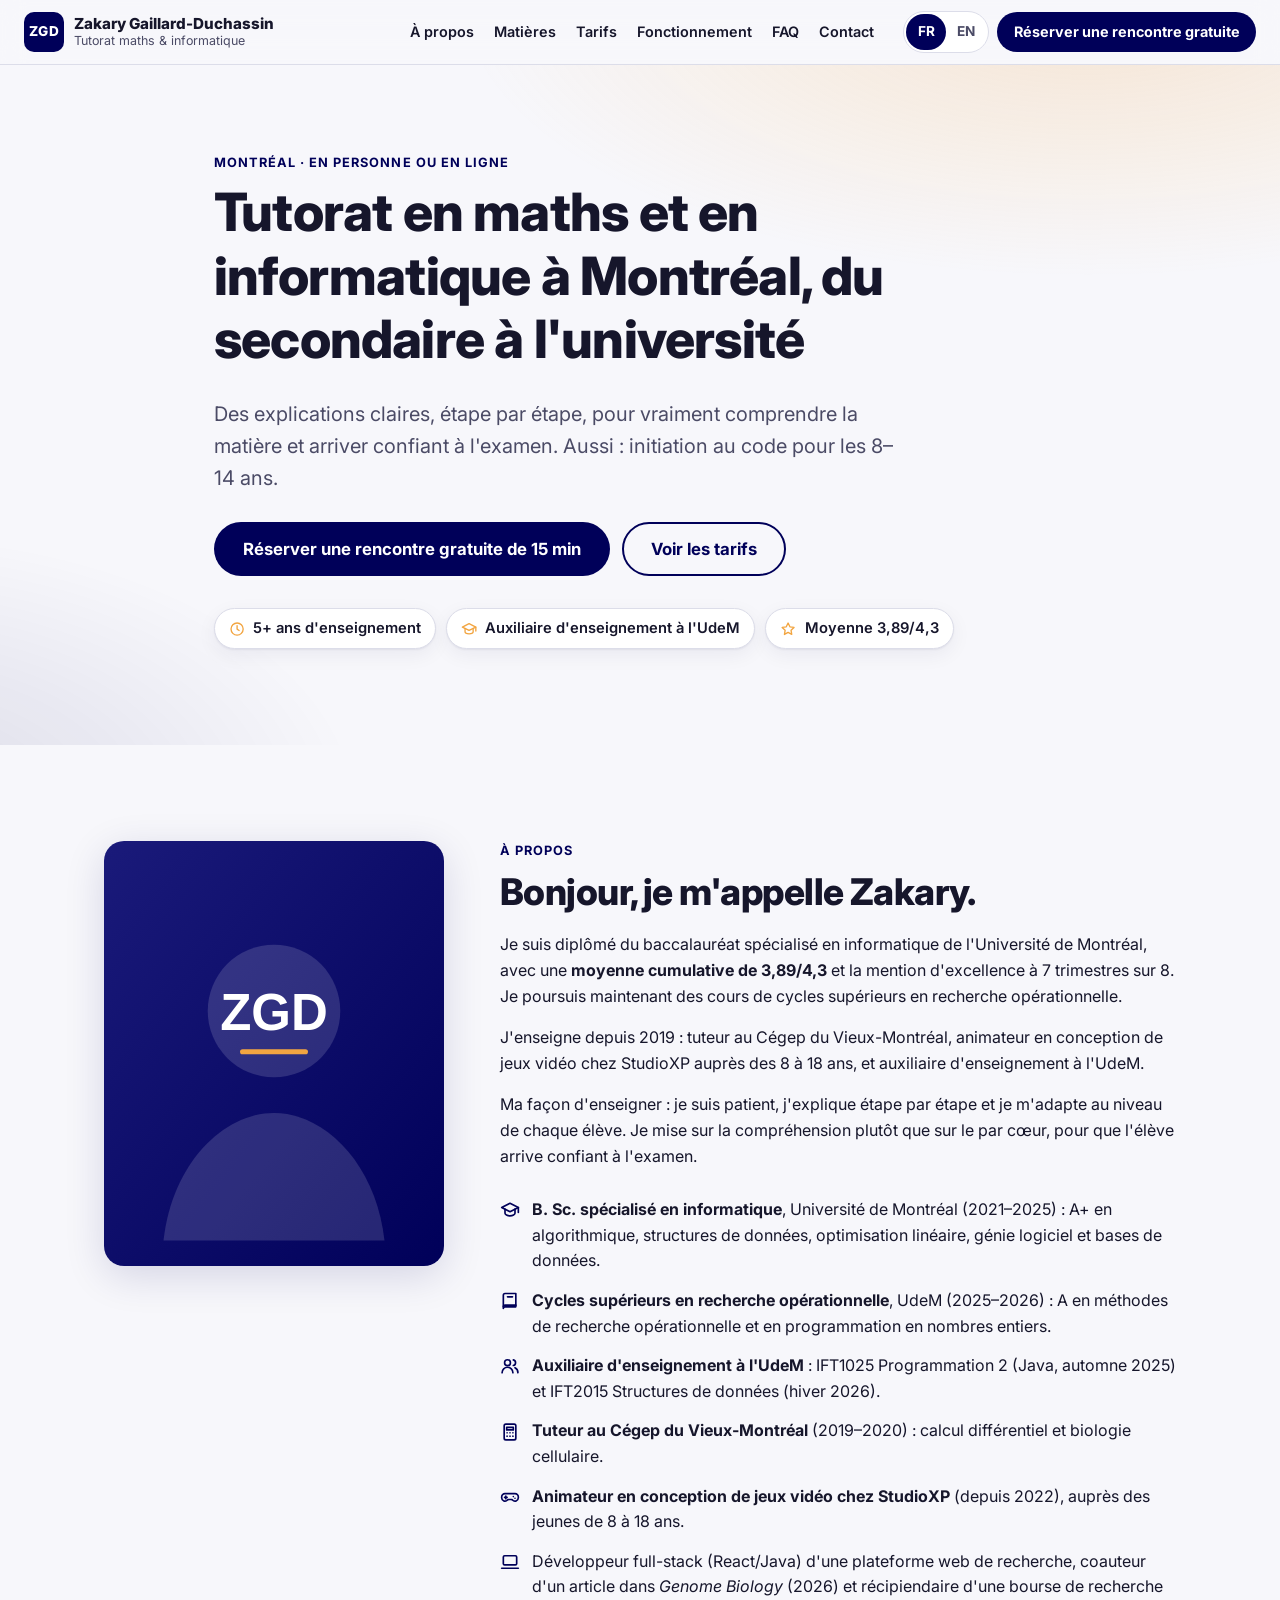
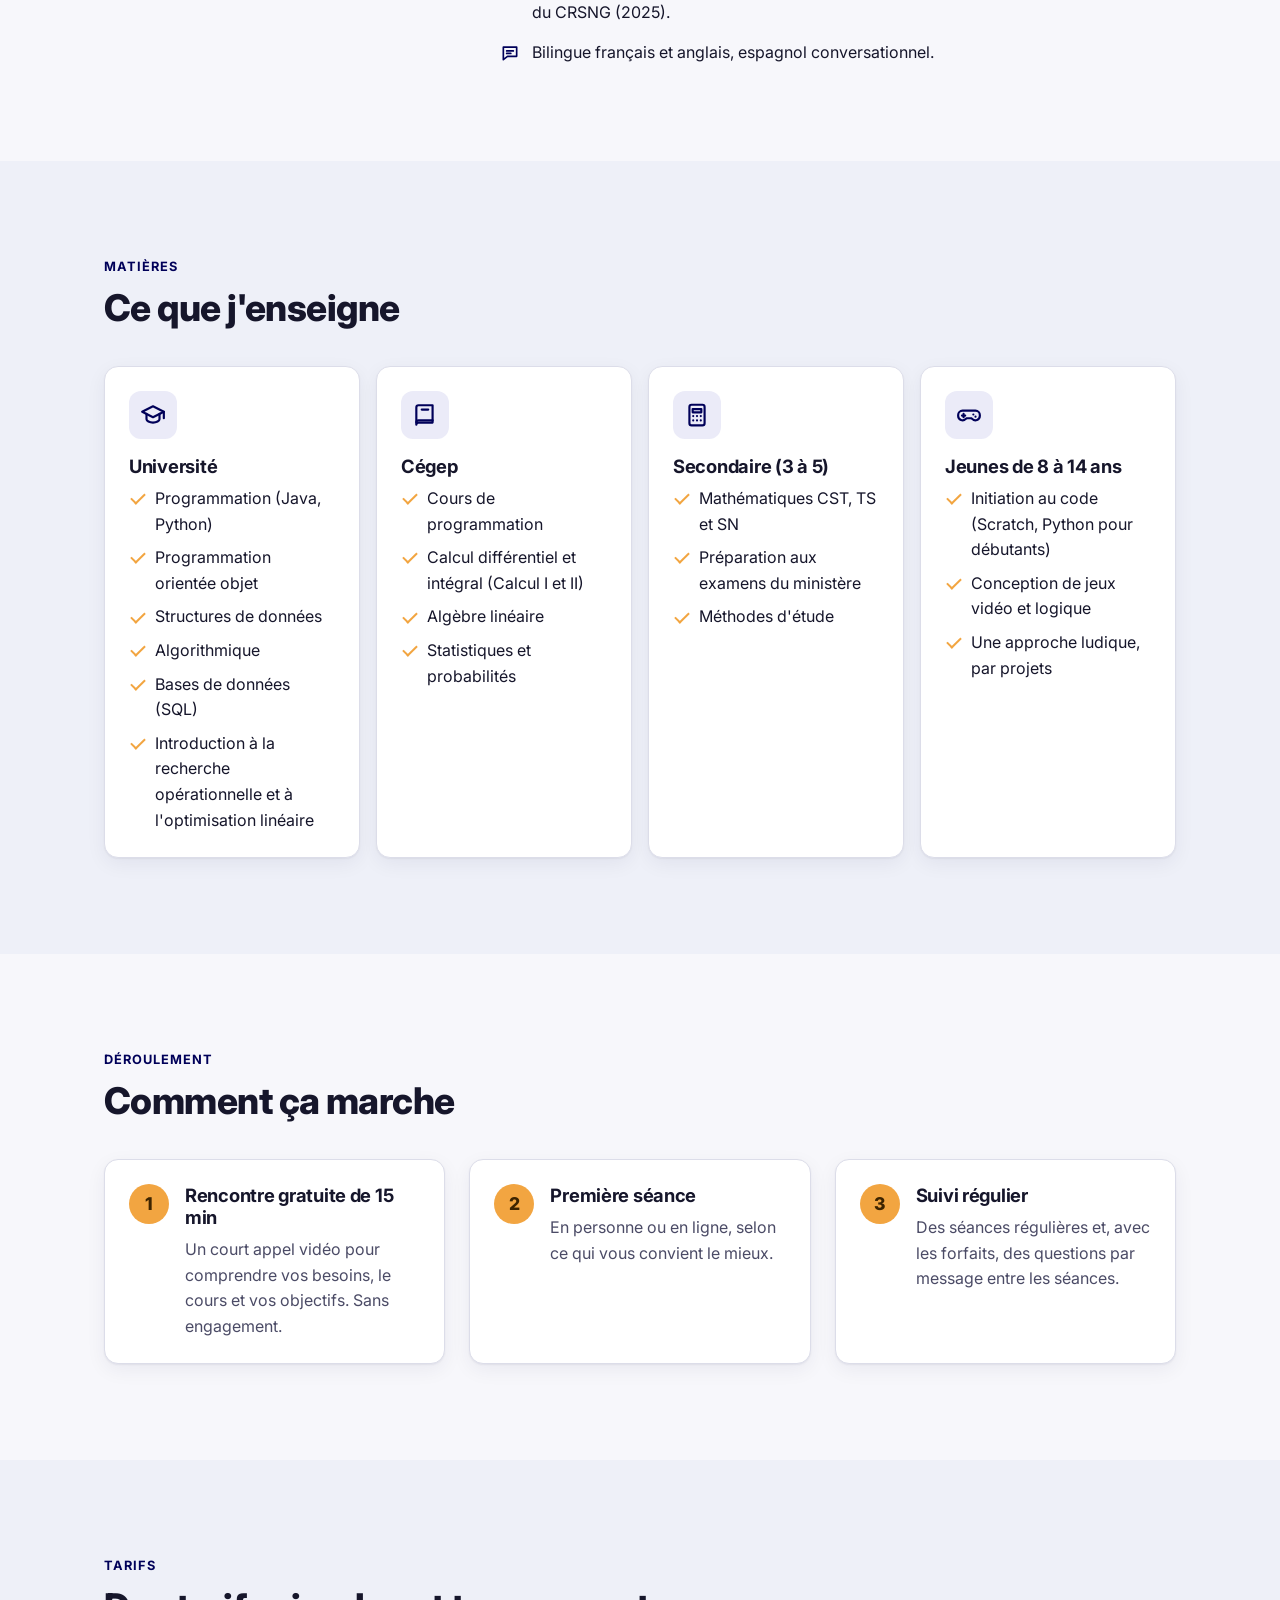
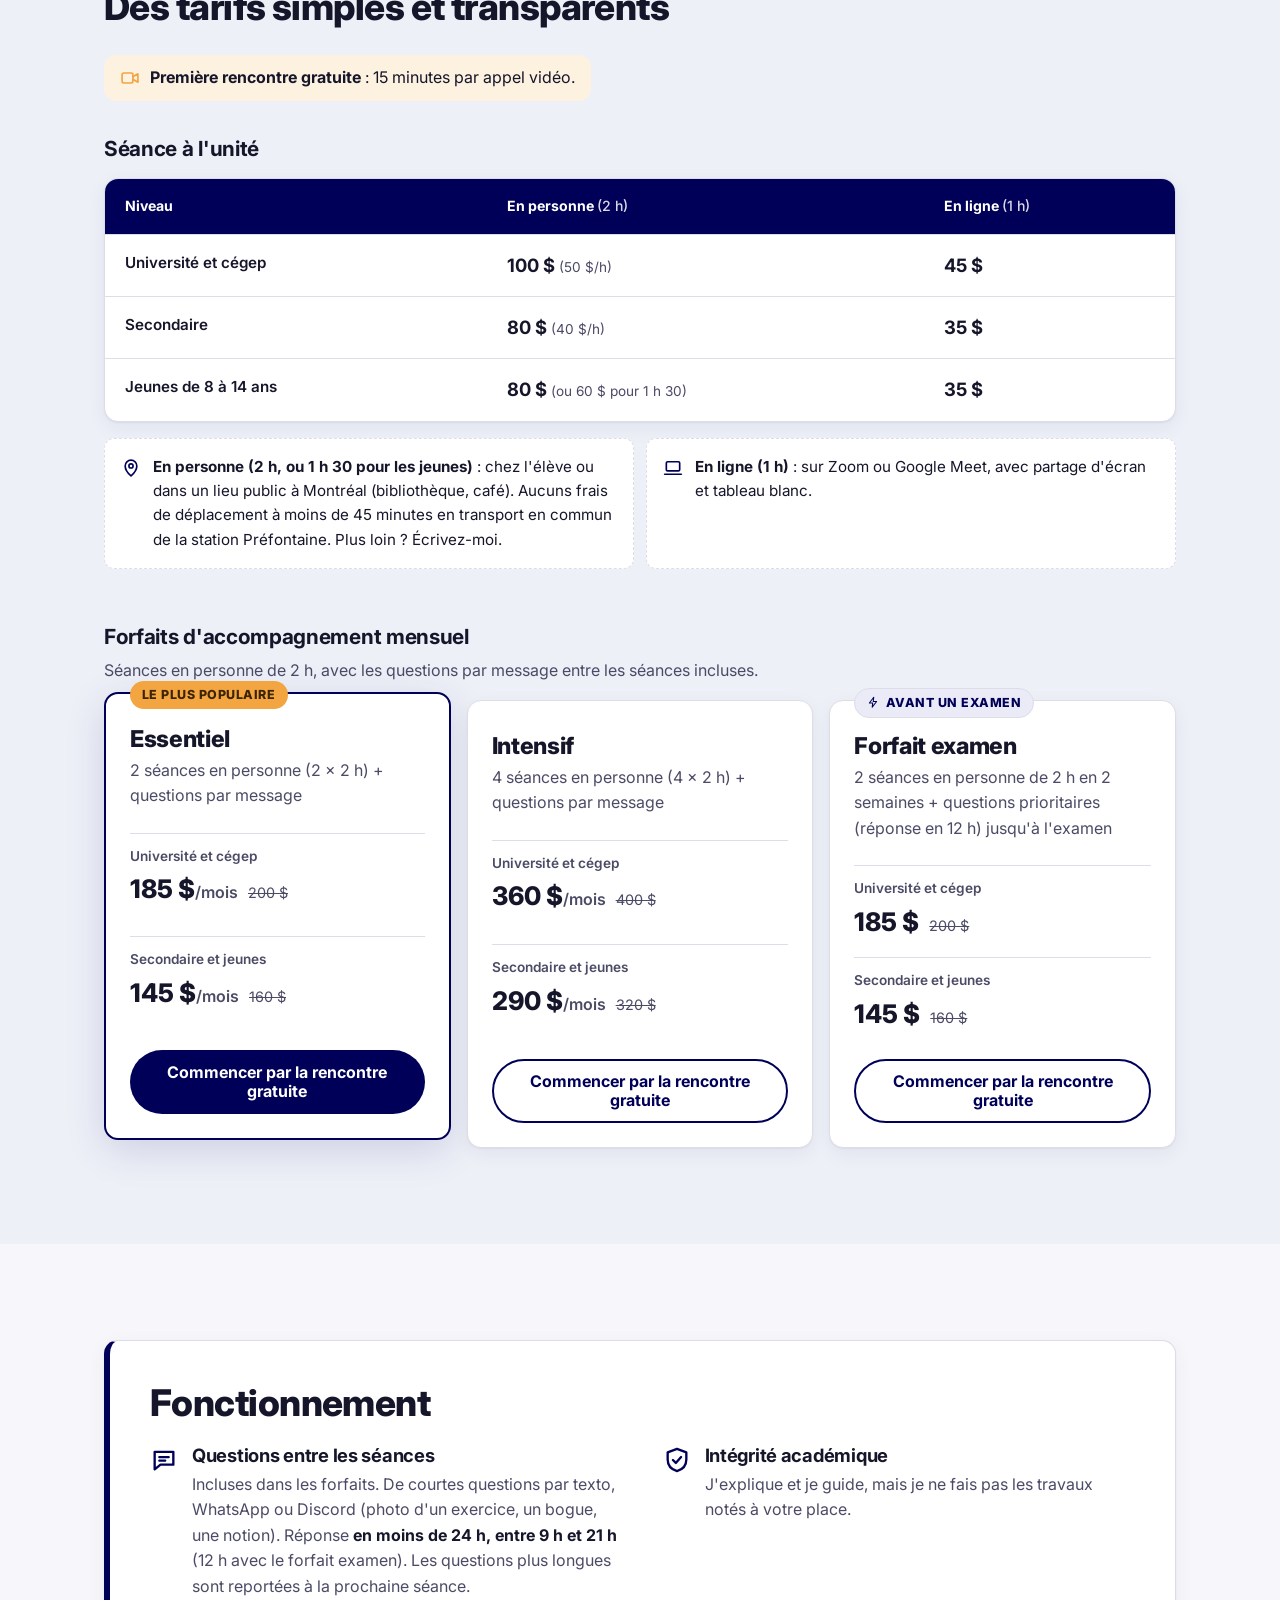
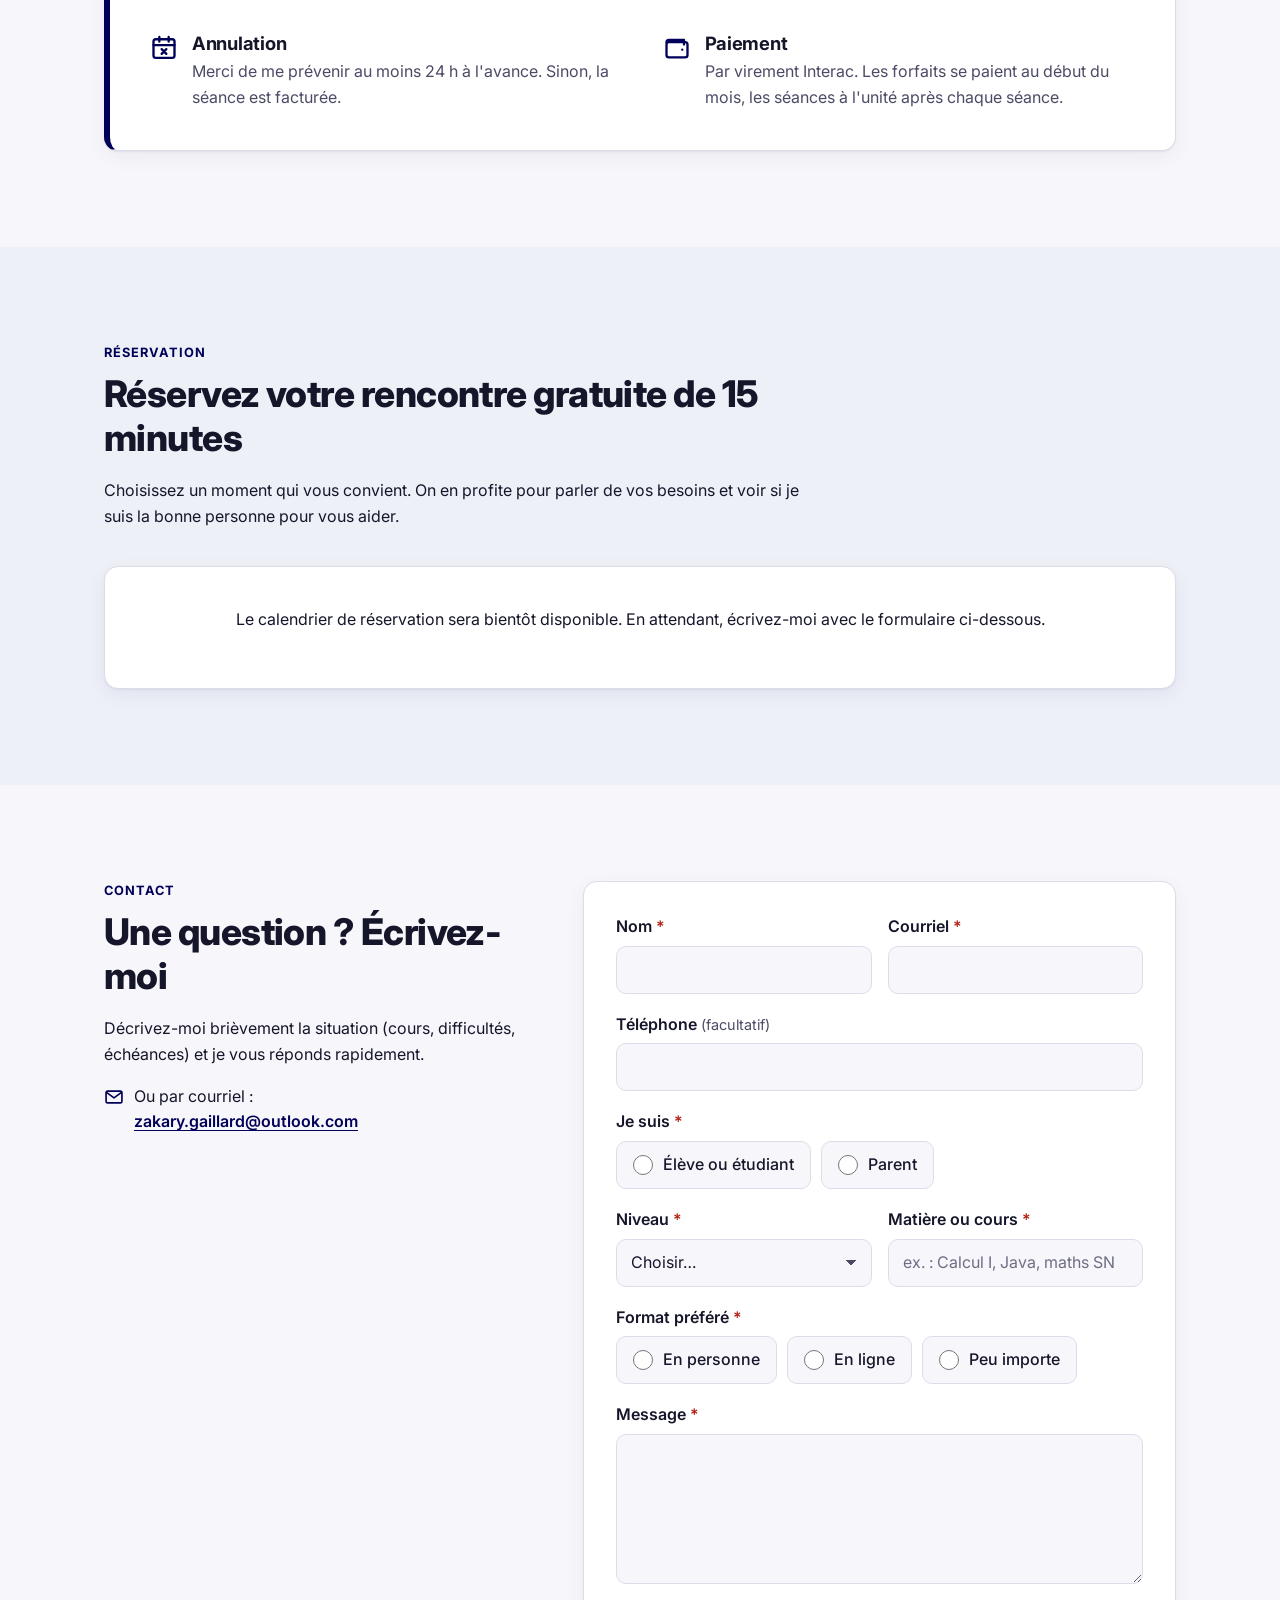
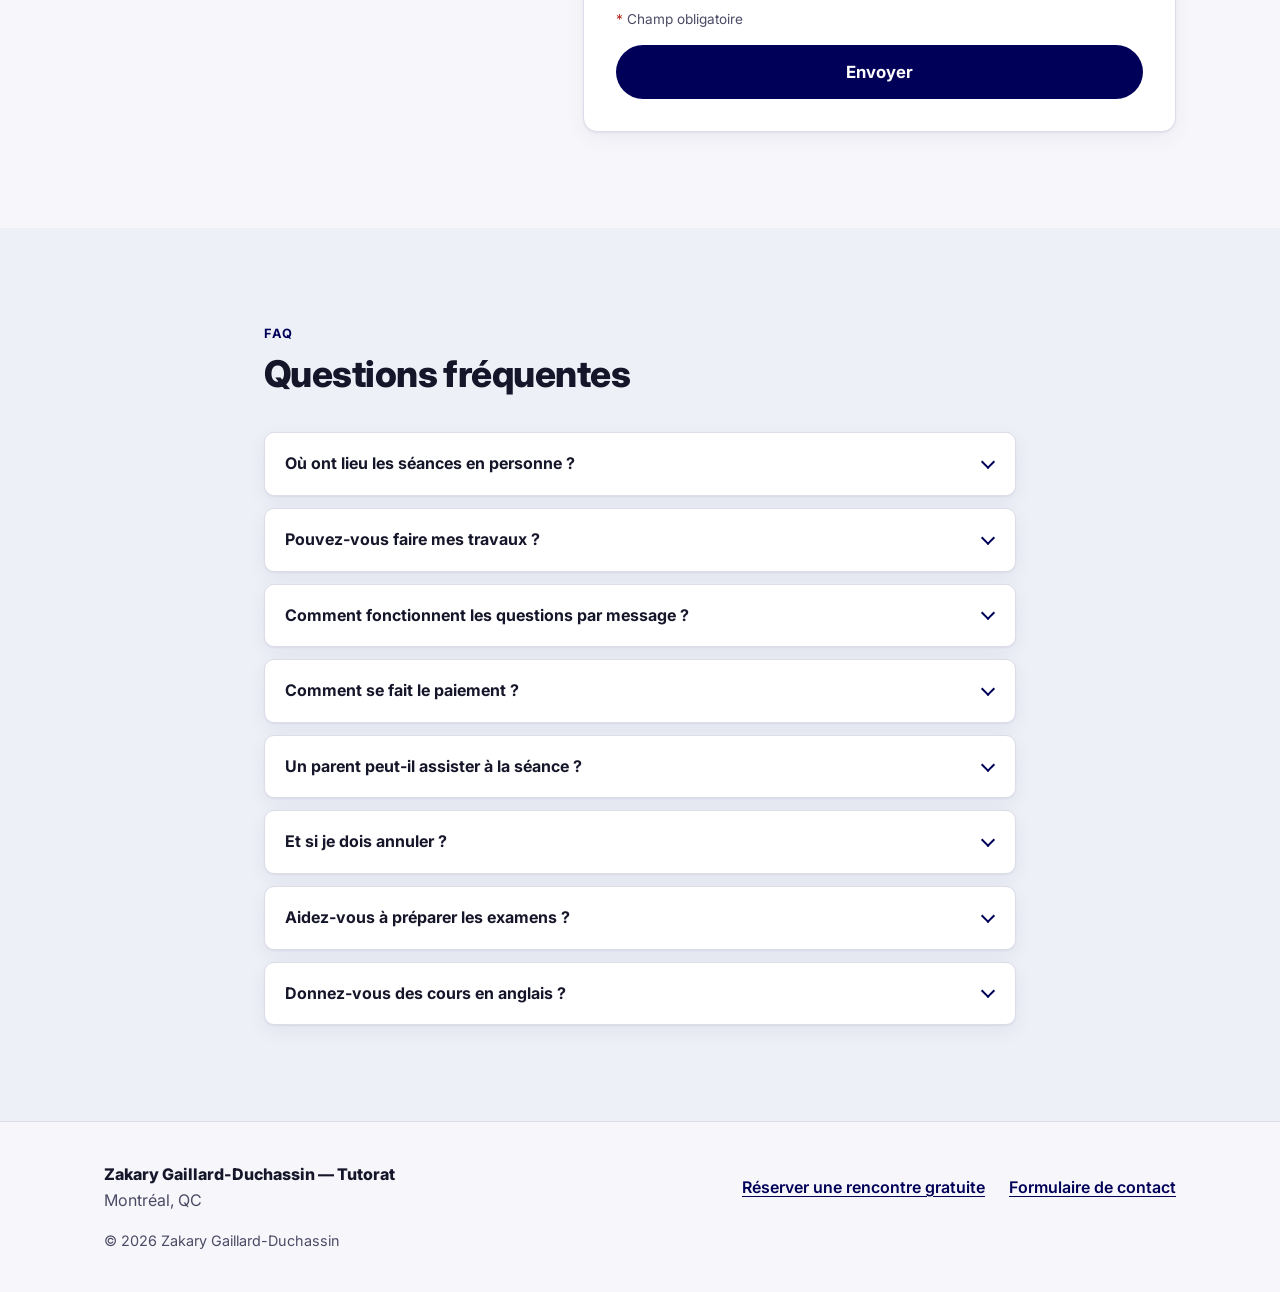
==== index.html @ a661ac43 "Site de tutorat bilingue (FR/EN) Co-Authored-By: Claude Opus 5.5 <noreply@anthropic.com>" ====
<!DOCTYPE html>
<html lang="fr-CA">
<head>
  <meta charset="utf-8">
  <meta name="viewport" content="width=device-width, initial-scale=1">
  <title>Tuteur maths et informatique à Montréal | Zakary Gaillard-Duchassin</title>
  <meta name="description" content="Tutorat en maths et en informatique à Montréal, du secondaire à l'université : programmation, calcul, algèbre linéaire, statistiques, maths de secondaire et initiation au code pour les 8–14 ans. En personne ou en ligne. Première rencontre de 15 min gratuite.">
  <meta name="keywords" content="tuteur Montréal, tutorat informatique, cours de maths cégep, aide aux devoirs programmation, tuteur maths secondaire, tutorat Java Python, préparation examen ministère, cours de programmation enfants, tutor Montreal, math tutor Montreal">
  <meta name="author" content="Zakary Gaillard-Duchassin">
  <meta name="theme-color" content="#000059" media="(prefers-color-scheme: light)">
  <meta name="theme-color" content="#0d0f1f" media="(prefers-color-scheme: dark)">
  <meta name="color-scheme" content="light dark">
  <link rel="canonical" href="https://zgaillard.github.io/zgaillard-tutorat/">
  <link rel="alternate" hreflang="fr-CA" href="https://zgaillard.github.io/zgaillard-tutorat/">
  <link rel="alternate" hreflang="en-CA" href="https://zgaillard.github.io/zgaillard-tutorat/?lang=en">
  <link rel="alternate" hreflang="x-default" href="https://zgaillard.github.io/zgaillard-tutorat/">

  <!-- Open Graph (Facebook, Messenger, WhatsApp…) -->
  <meta property="og:type" content="website">
  <meta property="og:site_name" content="Zakary Gaillard-Duchassin — Tutorat">
  <meta property="og:title" content="Tutorat en maths et en informatique à Montréal">
  <meta property="og:description" content="Du secondaire à l'université, en personne ou en ligne. Auxiliaire d'enseignement à l'UdeM. Première rencontre de 15 min gratuite.">
  <meta property="og:url" content="https://zgaillard.github.io/zgaillard-tutorat/">
  <meta property="og:image" content="https://zgaillard.github.io/zgaillard-tutorat/assets/og-image.png">
  <meta property="og:image:width" content="1200">
  <meta property="og:image:height" content="630">
  <meta property="og:image:alt" content="Zakary Gaillard-Duchassin — Tutorat maths et informatique à Montréal">
  <meta property="og:locale" content="fr_CA">
  <meta property="og:locale:alternate" content="en_CA">
  <!-- Twitter / X -->
  <meta name="twitter:card" content="summary_large_image">
  <meta name="twitter:title" content="Tutorat en maths et en informatique à Montréal">
  <meta name="twitter:description" content="Du secondaire à l'université, en personne ou en ligne. Première rencontre de 15 min gratuite.">
  <meta name="twitter:image" content="https://zgaillard.github.io/zgaillard-tutorat/assets/og-image.png">

  <link rel="icon" href="assets/favicon.svg" type="image/svg+xml">
  <link rel="icon" href="assets/favicon-32.png" sizes="32x32" type="image/png">
  <link rel="apple-touch-icon" href="assets/apple-touch-icon.png">

  <link rel="preconnect" href="https://fonts.googleapis.com">
  <link rel="preconnect" href="https://fonts.gstatic.com" crossorigin>
  <link rel="stylesheet" href="https://fonts.googleapis.com/css2?family=Inter:wght@400;500;600;700;800&amp;display=swap">
  <link rel="stylesheet" href="styles.css">
  <script src="script.js" defer></script>
</head>
<body>
  <!-- Icon sprite (inline SVG, no library) -->
  <svg class="sprite" width="0" height="0" aria-hidden="true" focusable="false">
    <defs>
      <symbol id="i-cap" viewBox="0 0 24 24"><path d="M2 9l10-5 10 5-10 5L2 9z"/><path d="M6 11v5c0 1.5 2.7 3 6 3s6-1.5 6-3v-5"/><path d="M22 9v6"/></symbol>
      <symbol id="i-book" viewBox="0 0 24 24"><path d="M4 5a2 2 0 012-2h13v16H6a2 2 0 00-2 2V5z"/><path d="M4 19a2 2 0 012-2h13"/><path d="M9 7h6"/></symbol>
      <symbol id="i-calc" viewBox="0 0 24 24"><rect x="5" y="2.5" width="14" height="19" rx="2"/><path d="M8 6.5h8v3H8z"/><path d="M8.5 13h.01M12 13h.01M15.5 13h.01M8.5 17h.01M12 17h.01M15.5 17h.01"/></symbol>
      <symbol id="i-game" viewBox="0 0 24 24"><path d="M6 8h12a4 4 0 014 4v1a4 4 0 01-7 2.6L14 15h-4l-1 .6A4 4 0 012 13v-1a4 4 0 014-4z"/><path d="M7 11v3M5.5 12.5h3"/><path d="M16 11.5h.01M18 13.5h.01"/></symbol>
      <symbol id="i-video" viewBox="0 0 24 24"><rect x="2.5" y="6" width="13" height="12" rx="2"/><path d="M15.5 10.5l6-3.5v10l-6-3.5"/></symbol>
      <symbol id="i-users" viewBox="0 0 24 24"><circle cx="9" cy="8" r="3.5"/><path d="M2.5 20a6.5 6.5 0 0113 0"/><path d="M16 4.6a3.5 3.5 0 010 6.8M18 14a6.5 6.5 0 013.5 6"/></symbol>
      <symbol id="i-chat" viewBox="0 0 24 24"><path d="M4 5h16v11H9l-5 4V5z"/><path d="M8 9.5h8M8 12.5h5"/></symbol>
      <symbol id="i-shield" viewBox="0 0 24 24"><path d="M12 2.5l8 3v6c0 5-3.4 8.6-8 10-4.6-1.4-8-5-8-10v-6l8-3z"/><path d="M8.5 12l2.5 2.5 4.5-5"/></symbol>
      <symbol id="i-cal-x" viewBox="0 0 24 24"><rect x="3" y="4.5" width="18" height="16" rx="2"/><path d="M3 9.5h18M8 2.5v4M16 2.5v4"/><path d="M10 13l4 4M14 13l-4 4"/></symbol>
      <symbol id="i-wallet" viewBox="0 0 24 24"><path d="M3 7a2 2 0 012-2h13v4"/><rect x="3" y="7" width="18" height="13" rx="2"/><path d="M16.5 13.5h.01"/></symbol>
      <symbol id="i-check" viewBox="0 0 24 24"><path d="M5 12.5l4.5 4.5L19 7.5"/></symbol>
      <symbol id="i-mail" viewBox="0 0 24 24"><rect x="2.5" y="5" width="19" height="14" rx="2"/><path d="M3 6.5l9 6.5 9-6.5"/></symbol>
      <symbol id="i-pin" viewBox="0 0 24 24"><path d="M12 21.5s-7-6.2-7-12a7 7 0 0114 0c0 5.8-7 12-7 12z"/><circle cx="12" cy="9.5" r="2.5"/></symbol>
      <symbol id="i-clock" viewBox="0 0 24 24"><circle cx="12" cy="12" r="9"/><path d="M12 7v5l3 2"/></symbol>
      <symbol id="i-laptop" viewBox="0 0 24 24"><rect x="4" y="4.5" width="16" height="11" rx="1.5"/><path d="M2 19.5h20"/></symbol>
      <symbol id="i-bolt" viewBox="0 0 24 24"><path d="M13 2.5L4.5 13.5H11l-1 8 8.5-11H12l1-8z"/></symbol>
      <symbol id="i-star" viewBox="0 0 24 24"><path d="M12 3l2.7 5.6 6.1.9-4.4 4.3 1 6.1L12 17l-5.4 2.9 1-6.1-4.4-4.3 6.1-.9L12 3z"/></symbol>
      <symbol id="i-menu" viewBox="0 0 24 24"><path d="M4 7h16M4 12h16M4 17h16"/></symbol>
      <symbol id="i-close" viewBox="0 0 24 24"><path d="M6 6l12 12M18 6L6 18"/></symbol>
    </defs>
  </svg>

  <a class="skip-link" href="#main" data-i18n="skip">Aller au contenu</a>

  <!-- 1. Header -->
  <header class="site-header">
    <div class="container header-inner">
      <a class="brand" href="#top" aria-label="Zakary Gaillard-Duchassin — Tutorat">
        <span class="brand-mark" aria-hidden="true">ZGD</span>
        <span class="brand-text">
          <span class="brand-name"><span>Zakary</span> <span>Gaillard-Duchassin</span></span>
          <span class="brand-sub" data-i18n="brand.sub">Tutorat maths &amp; informatique</span>
        </span>
      </a>

      <nav class="site-nav" id="site-nav" aria-label="Navigation principale" data-i18n-attr="aria-label:nav.label">
        <ul>
          <li><a href="#a-propos" data-i18n="nav.about">À propos</a></li>
          <li><a href="#matieres" data-i18n="nav.subjects">Matières</a></li>
          <li><a href="#tarifs" data-i18n="nav.prices">Tarifs</a></li>
          <li><a href="#fonctionnement" data-i18n="nav.rules">Fonctionnement</a></li>
          <li><a href="#faq" data-i18n="nav.faq">FAQ</a></li>
          <li><a href="#contact" data-i18n="nav.contact">Contact</a></li>
        </ul>
      </nav>

      <div class="header-actions">
        <div class="lang-toggle" role="group" aria-label="Langue / Language">
          <button type="button" class="lang-btn" data-lang="fr" aria-pressed="true" lang="fr"><span aria-hidden="true">FR</span><span class="sr-only">Français</span></button>
          <button type="button" class="lang-btn" data-lang="en" aria-pressed="false" lang="en"><span aria-hidden="true">EN</span><span class="sr-only">English</span></button>
        </div>
        <a class="btn btn-primary btn-sm header-cta" href="#reserver" data-i18n="cta.bookShort">Réserver une rencontre gratuite</a>
        <button type="button" class="menu-btn" aria-expanded="false" aria-controls="site-nav" aria-label="Ouvrir le menu" data-i18n-attr="aria-label:nav.menu">
          <svg class="icon icon-open" aria-hidden="true"><use href="#i-menu"/></svg>
          <svg class="icon icon-close" aria-hidden="true"><use href="#i-close"/></svg>
        </button>
      </div>
    </div>
  </header>

  <main id="main">
    <!-- 2. Hero -->
    <section class="hero" id="top" aria-labelledby="hero-title">
      <div class="container hero-inner">
        <p class="eyebrow" data-i18n="hero.eyebrow">Montréal · en personne ou en ligne</p>
        <h1 id="hero-title" data-i18n="hero.title">Tutorat en maths et en informatique à Montréal, du secondaire à l'université</h1>
        <p class="hero-sub" data-i18n="hero.sub">Des explications claires, étape par étape, pour vraiment comprendre la matière et arriver confiant à l'examen. Aussi : initiation au code pour les 8–14 ans.</p>
        <div class="hero-ctas">
          <a class="btn btn-primary btn-lg" href="#reserver" data-i18n="cta.bookLong">Réserver une rencontre gratuite de 15 min</a>
          <a class="btn btn-ghost btn-lg" href="#tarifs" data-i18n="cta.prices">Voir les tarifs</a>
        </div>
        <ul class="badges">
          <li><svg class="icon" aria-hidden="true"><use href="#i-clock"/></svg><span data-i18n="badge.years">5+ ans d'enseignement</span></li>
          <li><svg class="icon" aria-hidden="true"><use href="#i-cap"/></svg><span data-i18n="badge.ta">Auxiliaire d'enseignement à l'UdeM</span></li>
          <li><svg class="icon" aria-hidden="true"><use href="#i-star"/></svg><span data-i18n="badge.gpa">Moyenne 3,89/4,3</span></li>
        </ul>
      </div>
    </section>

    <!-- 3. About -->
    <section class="section" id="a-propos" aria-labelledby="about-title">
      <div class="container about">
        <div class="about-photo">
          <!-- Remplacer par votre photo : assets/photo.jpg (format portrait 4:5, ~800×1000 px) -->
          <img src="assets/photo-placeholder.svg" width="400" height="500" alt="Photo de Zakary Gaillard-Duchassin" data-i18n-attr="alt:about.photoAlt" loading="lazy" decoding="async">
        </div>
        <div class="about-text">
          <p class="eyebrow" data-i18n="about.eyebrow">À propos</p>
          <h2 id="about-title" data-i18n="about.title">Bonjour, je m'appelle Zakary.</h2>
          <p data-i18n="about.p1">Je suis diplômé du baccalauréat spécialisé en informatique de l'Université de Montréal, avec une <strong>moyenne cumulative de 3,89/4,3</strong> et la mention d'excellence à 7 trimestres sur 8. Je poursuis maintenant des cours de cycles supérieurs en recherche opérationnelle.</p>
          <p data-i18n="about.p2">J'enseigne depuis 2019 : tuteur au Cégep du Vieux-Montréal, animateur en conception de jeux vidéo chez StudioXP auprès des 8 à 18 ans, et auxiliaire d'enseignement à l'UdeM.</p>
          <p data-i18n="about.p3">Ma façon d'enseigner : je suis patient, j'explique étape par étape et je m'adapte au niveau de chaque élève. Je mise sur la compréhension plutôt que sur le par cœur, pour que l'élève arrive confiant à l'examen.</p>

          <ul class="facts">
            <li><svg class="icon" aria-hidden="true"><use href="#i-cap"/></svg><span data-i18n="about.f1"><strong>B. Sc. spécialisé en informatique</strong>, Université de Montréal (2021–2025) : A+ en algorithmique, structures de données, optimisation linéaire, génie logiciel et bases de données.</span></li>
            <li><svg class="icon" aria-hidden="true"><use href="#i-book"/></svg><span data-i18n="about.f2"><strong>Cycles supérieurs en recherche opérationnelle</strong>, UdeM (2025–2026) : A en méthodes de recherche opérationnelle et en programmation en nombres entiers.</span></li>
            <li><svg class="icon" aria-hidden="true"><use href="#i-users"/></svg><span data-i18n="about.f3"><strong>Auxiliaire d'enseignement à l'UdeM</strong> : IFT1025 Programmation 2 (Java, automne 2025) et IFT2015 Structures de données (hiver 2026).</span></li>
            <li><svg class="icon" aria-hidden="true"><use href="#i-calc"/></svg><span data-i18n="about.f4"><strong>Tuteur au Cégep du Vieux-Montréal</strong> (2019–2020) : calcul différentiel et biologie cellulaire.</span></li>
            <li><svg class="icon" aria-hidden="true"><use href="#i-game"/></svg><span data-i18n="about.f5"><strong>Animateur en conception de jeux vidéo chez StudioXP</strong> (depuis 2022), auprès des jeunes de 8 à 18 ans.</span></li>
            <li><svg class="icon" aria-hidden="true"><use href="#i-laptop"/></svg><span data-i18n="about.f6">Développeur full-stack (React/Java) d'une plateforme web de recherche, coauteur d'un article dans <em>Genome Biology</em> (2026) et récipiendaire d'une bourse de recherche du CRSNG (2025).</span></li>
            <li><svg class="icon" aria-hidden="true"><use href="#i-chat"/></svg><span data-i18n="about.f7">Bilingue français et anglais, espagnol conversationnel.</span></li>
          </ul>
        </div>
      </div>
    </section>

    <!-- 4. What I teach -->
    <section class="section section-alt" id="matieres" aria-labelledby="subjects-title">
      <div class="container">
        <div class="section-head">
          <p class="eyebrow" data-i18n="subjects.eyebrow">Matières</p>
          <h2 id="subjects-title" data-i18n="subjects.title">Ce que j'enseigne</h2>
        </div>
        <div class="cards cards-4">
          <article class="card">
            <div class="card-icon" aria-hidden="true"><svg class="icon"><use href="#i-cap"/></svg></div>
            <h3 data-i18n="subjects.uni.title">Université</h3>
            <ul class="ticks">
              <li data-i18n="subjects.uni.1">Programmation (Java, Python)</li>
              <li data-i18n="subjects.uni.2">Programmation orientée objet</li>
              <li data-i18n="subjects.uni.3">Structures de données</li>
              <li data-i18n="subjects.uni.4">Algorithmique</li>
              <li data-i18n="subjects.uni.5">Bases de données (SQL)</li>
              <li data-i18n="subjects.uni.6">Introduction à la recherche opérationnelle et à l'optimisation linéaire</li>
            </ul>
          </article>
          <article class="card">
            <div class="card-icon" aria-hidden="true"><svg class="icon"><use href="#i-book"/></svg></div>
            <h3 data-i18n="subjects.cegep.title">Cégep</h3>
            <ul class="ticks">
              <li data-i18n="subjects.cegep.1">Cours de programmation</li>
              <li data-i18n="subjects.cegep.2">Calcul différentiel et intégral (Calcul I et II)</li>
              <li data-i18n="subjects.cegep.3">Algèbre linéaire</li>
              <li data-i18n="subjects.cegep.4">Statistiques et probabilités</li>
            </ul>
          </article>
          <article class="card">
            <div class="card-icon" aria-hidden="true"><svg class="icon"><use href="#i-calc"/></svg></div>
            <h3 data-i18n="subjects.hs.title">Secondaire (3 à 5)</h3>
            <ul class="ticks">
              <li data-i18n="subjects.hs.1">Mathématiques CST, TS et SN</li>
              <li data-i18n="subjects.hs.2">Préparation aux examens du ministère</li>
              <li data-i18n="subjects.hs.3">Méthodes d'étude</li>
            </ul>
          </article>
          <article class="card">
            <div class="card-icon" aria-hidden="true"><svg class="icon"><use href="#i-game"/></svg></div>
            <h3 data-i18n="subjects.kids.title">Jeunes de 8 à 14 ans</h3>
            <ul class="ticks">
              <li data-i18n="subjects.kids.1">Initiation au code (Scratch, Python pour débutants)</li>
              <li data-i18n="subjects.kids.2">Conception de jeux vidéo et logique</li>
              <li data-i18n="subjects.kids.3">Une approche ludique, par projets</li>
            </ul>
          </article>
        </div>
      </div>
    </section>

    <!-- 5. How it works -->
    <section class="section" id="deroulement" aria-labelledby="steps-title">
      <div class="container">
        <div class="section-head">
          <p class="eyebrow" data-i18n="steps.eyebrow">Déroulement</p>
          <h2 id="steps-title" data-i18n="steps.title">Comment ça marche</h2>
        </div>
        <ol class="steps">
          <li class="step">
            <span class="step-num" aria-hidden="true">1</span>
            <div>
              <h3 data-i18n="steps.1.title">Rencontre gratuite de 15 min</h3>
              <p data-i18n="steps.1.text">Un court appel vidéo pour comprendre vos besoins, le cours et vos objectifs. Sans engagement.</p>
            </div>
          </li>
          <li class="step">
            <span class="step-num" aria-hidden="true">2</span>
            <div>
              <h3 data-i18n="steps.2.title">Première séance</h3>
              <p data-i18n="steps.2.text">En personne ou en ligne, selon ce qui vous convient le mieux.</p>
            </div>
          </li>
          <li class="step">
            <span class="step-num" aria-hidden="true">3</span>
            <div>
              <h3 data-i18n="steps.3.title">Suivi régulier</h3>
              <p data-i18n="steps.3.text">Des séances régulières et, avec les forfaits, des questions par message entre les séances.</p>
            </div>
          </li>
        </ol>
      </div>
    </section>

    <!-- 6. Prices -->
    <section class="section section-alt" id="tarifs" aria-labelledby="prices-title">
      <div class="container">
        <div class="section-head">
          <p class="eyebrow" data-i18n="prices.eyebrow">Tarifs</p>
          <h2 id="prices-title" data-i18n="prices.title">Des tarifs simples et transparents</h2>
          <p class="free-note"><svg class="icon" aria-hidden="true"><use href="#i-video"/></svg><span data-i18n="prices.free"><strong>Première rencontre gratuite</strong> : 15 minutes par appel vidéo.</span></p>
        </div>

        <h3 class="sub-title" data-i18n="prices.sessionTitle">Séance à l'unité</h3>
        <div class="table-wrap">
          <table class="price-table">
            <caption class="sr-only" data-i18n="prices.caption">Tarifs par séance, en personne et en ligne</caption>
            <thead>
              <tr>
                <th scope="col" data-i18n="prices.colLevel">Niveau</th>
                <th scope="col"><span data-i18n="prices.colInPerson">En personne</span> <span class="th-note" data-i18n="prices.colInPersonDur">(2 h)</span></th>
                <th scope="col"><span data-i18n="prices.colOnline">En ligne</span> <span class="th-note" data-i18n="prices.colOnlineDur">(1 h)</span></th>
              </tr>
            </thead>
            <tbody>
              <tr>
                <th scope="row" data-i18n="prices.rowUni">Université et cégep</th>
                <td><strong data-price="session.uniInPerson">100 $</strong> <span class="muted" data-i18n="prices.uniHourly">(<span data-price="session.uniHourly">50 $</span>/h)</span></td>
                <td><strong data-price="session.uniOnline">45 $</strong></td>
              </tr>
              <tr>
                <th scope="row" data-i18n="prices.rowHs">Secondaire</th>
                <td><strong data-price="session.hsInPerson">80 $</strong> <span class="muted" data-i18n="prices.hsHourly">(<span data-price="session.hsHourly">40 $</span>/h)</span></td>
                <td><strong data-price="session.hsOnline">35 $</strong></td>
              </tr>
              <tr>
                <th scope="row" data-i18n="prices.rowKids">Jeunes de 8 à 14 ans</th>
                <td><strong data-price="session.kidsInPerson">80 $</strong> <span class="muted" data-i18n="prices.kidsShort">(ou <span data-price="session.kidsShort">60 $</span> pour 1 h 30)</span></td>
                <td><strong data-price="session.kidsOnline">35 $</strong></td>
              </tr>
            </tbody>
          </table>
        </div>

        <div class="format-notes">
          <div class="format-note">
            <svg class="icon" aria-hidden="true"><use href="#i-pin"/></svg>
            <p data-i18n="prices.inPersonNote"><strong>En personne (2 h, ou 1 h 30 pour les jeunes)</strong> : chez l'élève ou dans un lieu public à Montréal (bibliothèque, café). Aucuns frais de déplacement à moins de 45 minutes en transport en commun de la station Préfontaine. Plus loin ? Écrivez-moi.</p>
          </div>
          <div class="format-note">
            <svg class="icon" aria-hidden="true"><use href="#i-laptop"/></svg>
            <p data-i18n="prices.onlineNote"><strong>En ligne (1 h)</strong> : sur Zoom ou Google Meet, avec partage d'écran et tableau blanc.</p>
          </div>
        </div>

        <h3 class="sub-title" data-i18n="prices.packagesTitle">Forfaits d'accompagnement mensuel</h3>
        <p class="sub-lead" data-i18n="prices.packagesLead">Séances en personne de 2 h, avec les questions par message entre les séances incluses.</p>
        <div class="cards cards-3 packages">
          <article class="card package package-featured" aria-labelledby="pkg-essentiel">
            <span class="ribbon" data-i18n="prices.popular">Le plus populaire</span>
            <h4 id="pkg-essentiel" class="package-name">Essentiel</h4>
            <p class="package-desc" data-i18n="prices.essentielDesc">2 séances en personne (2 × 2 h) + questions par message</p>
            <dl class="package-prices">
              <div>
                <dt data-i18n="prices.lvlUni">Université et cégep</dt>
                <dd><strong data-price="essentiel.uni">185 $</strong><span class="per" data-i18n="prices.perMonth">/mois</span> <s class="muted"><span class="sr-only" data-i18n="prices.insteadOf">au lieu de</span> <span data-price="essentiel.uniRegular">200 $</span></s></dd>
              </div>
              <div>
                <dt data-i18n="prices.lvlHsKids">Secondaire et jeunes</dt>
                <dd><strong data-price="essentiel.hs">145 $</strong><span class="per" data-i18n="prices.perMonth">/mois</span> <s class="muted"><span class="sr-only" data-i18n="prices.insteadOf">au lieu de</span> <span data-price="essentiel.hsRegular">160 $</span></s></dd>
              </div>
            </dl>
            <a class="btn btn-primary btn-block" href="#reserver" data-i18n="cta.start">Commencer par la rencontre gratuite</a>
          </article>

          <article class="card package" aria-labelledby="pkg-intensif">
            <h4 id="pkg-intensif" class="package-name">Intensif</h4>
            <p class="package-desc" data-i18n="prices.intensifDesc">4 séances en personne (4 × 2 h) + questions par message</p>
            <dl class="package-prices">
              <div>
                <dt data-i18n="prices.lvlUni">Université et cégep</dt>
                <dd><strong data-price="intensif.uni">360 $</strong><span class="per" data-i18n="prices.perMonth">/mois</span> <s class="muted"><span class="sr-only" data-i18n="prices.insteadOf">au lieu de</span> <span data-price="intensif.uniRegular">400 $</span></s></dd>
              </div>
              <div>
                <dt data-i18n="prices.lvlHsKids">Secondaire et jeunes</dt>
                <dd><strong data-price="intensif.hs">290 $</strong><span class="per" data-i18n="prices.perMonth">/mois</span> <s class="muted"><span class="sr-only" data-i18n="prices.insteadOf">au lieu de</span> <span data-price="intensif.hsRegular">320 $</span></s></dd>
              </div>
            </dl>
            <a class="btn btn-ghost btn-block" href="#reserver" data-i18n="cta.start">Commencer par la rencontre gratuite</a>
          </article>

          <article class="card package" aria-labelledby="pkg-exam">
            <span class="ribbon ribbon-soft"><svg class="icon" aria-hidden="true"><use href="#i-bolt"/></svg><span data-i18n="prices.examTag">Avant un examen</span></span>
            <h4 id="pkg-exam" class="package-name" data-i18n="prices.examName">Forfait examen</h4>
            <p class="package-desc" data-i18n="prices.examDesc">2 séances en personne de 2 h en 2 semaines + questions prioritaires (réponse en 12 h) jusqu'à l'examen</p>
            <dl class="package-prices">
              <div>
                <dt data-i18n="prices.lvlUni">Université et cégep</dt>
                <dd><strong data-price="exam.uni">185 $</strong> <s class="muted"><span class="sr-only" data-i18n="prices.insteadOf">au lieu de</span> <span data-price="exam.uniRegular">200 $</span></s></dd>
              </div>
              <div>
                <dt data-i18n="prices.lvlHsKids">Secondaire et jeunes</dt>
                <dd><strong data-price="exam.hs">145 $</strong> <s class="muted"><span class="sr-only" data-i18n="prices.insteadOf">au lieu de</span> <span data-price="exam.hsRegular">160 $</span></s></dd>
              </div>
            </dl>
            <a class="btn btn-ghost btn-block" href="#reserver" data-i18n="cta.start">Commencer par la rencontre gratuite</a>
          </article>
        </div>
      </div>
    </section>

    <!-- 7. Rules -->
    <section class="section" id="fonctionnement" aria-labelledby="rules-title">
      <div class="container">
        <div class="rules-box">
          <h2 id="rules-title" data-i18n="rules.title">Fonctionnement</h2>
          <div class="rules">
            <div class="rule">
              <svg class="icon" aria-hidden="true"><use href="#i-chat"/></svg>
              <div>
                <h3 data-i18n="rules.q.title">Questions entre les séances</h3>
                <p data-i18n="rules.q.text">Incluses dans les forfaits. De courtes questions par texto, WhatsApp ou Discord (photo d'un exercice, un bogue, une notion). Réponse <strong>en moins de 24 h, entre 9 h et 21 h</strong> (12 h avec le forfait examen). Les questions plus longues sont reportées à la prochaine séance.</p>
              </div>
            </div>
            <div class="rule">
              <svg class="icon" aria-hidden="true"><use href="#i-shield"/></svg>
              <div>
                <h3 data-i18n="rules.integrity.title">Intégrité académique</h3>
                <p data-i18n="rules.integrity.text">J'explique et je guide, mais je ne fais pas les travaux notés à votre place.</p>
              </div>
            </div>
            <div class="rule">
              <svg class="icon" aria-hidden="true"><use href="#i-cal-x"/></svg>
              <div>
                <h3 data-i18n="rules.cancel.title">Annulation</h3>
                <p data-i18n="rules.cancel.text">Merci de me prévenir au moins 24 h à l'avance. Sinon, la séance est facturée.</p>
              </div>
            </div>
            <div class="rule">
              <svg class="icon" aria-hidden="true"><use href="#i-wallet"/></svg>
              <div>
                <h3 data-i18n="rules.pay.title">Paiement</h3>
                <p data-i18n="rules.pay.text">Par virement Interac. Les forfaits se paient au début du mois, les séances à l'unité après chaque séance.</p>
              </div>
            </div>
          </div>
        </div>
      </div>
    </section>

    <!-- 8. Booking -->
    <section class="section section-alt" id="reserver" aria-labelledby="book-title">
      <div class="container">
        <div class="section-head">
          <p class="eyebrow" data-i18n="book.eyebrow">Réservation</p>
          <h2 id="book-title" data-i18n="book.title">Réservez votre rencontre gratuite de 15 minutes</h2>
          <p data-i18n="book.lead">Choisissez un moment qui vous convient. On en profite pour parler de vos besoins et voir si je suis la bonne personne pour vous aider.</p>
        </div>
        <!-- Lien Cal.com : remplacer YOUR-USERNAME/rencontre-15min partout dans ce fichier -->
        <div class="cal-wrap">
          <div id="cal-inline" class="cal-inline" data-cal-link="YOUR-USERNAME/rencontre-15min">
            <p class="cal-loading" data-i18n="book.loading">Chargement du calendrier…</p>
          </div>
          <div class="cal-fallback" id="cal-fallback" hidden>
            <p data-i18n="book.fallbackError">Le calendrier n'a pas pu s'afficher ici.</p>
            <a class="btn btn-primary" href="https://cal.com/YOUR-USERNAME/rencontre-15min" target="_blank" rel="noopener" data-i18n="book.fallbackBtn">Ouvrir la page de réservation</a>
          </div>
        </div>
        <p class="cal-alt">
          <span data-i18n="book.altText">Le calendrier ne s'affiche pas ?</span>
          <a href="https://cal.com/YOUR-USERNAME/rencontre-15min" target="_blank" rel="noopener" data-i18n="book.altLink">Réserver directement sur Cal.com</a>
          <span data-i18n="book.altOr">ou</span>
          <a href="#contact" data-i18n="book.altContact">écrivez-moi</a>.
        </p>
      </div>
    </section>

    <!-- 9. Contact -->
    <section class="section" id="contact" aria-labelledby="contact-title">
      <div class="container contact">
        <div class="contact-intro">
          <p class="eyebrow" data-i18n="contact.eyebrow">Contact</p>
          <h2 id="contact-title" data-i18n="contact.title">Une question ? Écrivez-moi</h2>
          <p data-i18n="contact.lead">Décrivez-moi brièvement la situation (cours, difficultés, échéances) et je vous réponds rapidement.</p>
          <p class="contact-email">
            <svg class="icon" aria-hidden="true"><use href="#i-mail"/></svg>
            <span><span data-i18n="contact.emailLabel">Ou par courriel :</span>
            <a id="email-link" data-user="zakary.gaillard" data-domain="outlook.com" href="#contact">zakary.gaillard [at] outlook.com</a></span>
          </p>
        </div>

        <!-- Formspree : remplacer YOUR_FORM_ID par l'identifiant de votre formulaire -->
        <form class="contact-form" id="contact-form" action="https://formspree.io/f/YOUR_FORM_ID" method="POST" novalidate>
          <input type="hidden" name="_subject" value="Nouvelle demande — site de tutorat">
          <input type="hidden" name="langue" id="form-lang" value="fr">
          <!-- Honeypot anti-spam : invisible pour les humains -->
          <div class="hp" aria-hidden="true">
            <label for="f-gotcha">Ne pas remplir</label>
            <input type="text" id="f-gotcha" name="_gotcha" tabindex="-1" autocomplete="off">
          </div>

          <div class="field-row">
            <div class="field">
              <label for="f-name"><span data-i18n="form.name">Nom</span> <span class="req" aria-hidden="true">*</span></label>
              <input type="text" id="f-name" name="nom" autocomplete="name" required aria-describedby="e-name">
              <p class="error" id="e-name"></p>
            </div>
            <div class="field">
              <label for="f-email"><span data-i18n="form.email">Courriel</span> <span class="req" aria-hidden="true">*</span></label>
              <input type="email" id="f-email" name="email" autocomplete="email" inputmode="email" required aria-describedby="e-email">
              <p class="error" id="e-email"></p>
            </div>
          </div>

          <div class="field">
            <label for="f-phone"><span data-i18n="form.phone">Téléphone</span> <span class="optional" data-i18n="form.optional">(facultatif)</span></label>
            <input type="tel" id="f-phone" name="telephone" autocomplete="tel" inputmode="tel">
          </div>

          <fieldset class="field" aria-describedby="e-role">
            <legend><span data-i18n="form.role">Je suis</span> <span class="req" aria-hidden="true">*</span></legend>
            <div class="choices">
              <label class="choice"><input type="radio" name="profil" value="eleve" required> <span data-i18n="form.roleStudent">Élève ou étudiant</span></label>
              <label class="choice"><input type="radio" name="profil" value="parent"> <span data-i18n="form.roleParent">Parent</span></label>
            </div>
            <p class="error" id="e-role"></p>
          </fieldset>

          <div class="field-row">
            <div class="field">
              <label for="f-level"><span data-i18n="form.level">Niveau</span> <span class="req" aria-hidden="true">*</span></label>
              <select id="f-level" name="niveau" required aria-describedby="e-level">
                <option value="" data-i18n="form.levelChoose">Choisir…</option>
                <option value="universite" data-i18n="form.levelUni">Université</option>
                <option value="cegep" data-i18n="form.levelCegep">Cégep</option>
                <option value="secondaire" data-i18n="form.levelHs">Secondaire</option>
                <option value="jeunes-8-14" data-i18n="form.levelKids">Jeunes de 8 à 14 ans</option>
              </select>
              <p class="error" id="e-level"></p>
            </div>
            <div class="field">
              <label for="f-subject"><span data-i18n="form.subject">Matière ou cours</span> <span class="req" aria-hidden="true">*</span></label>
              <input type="text" id="f-subject" name="matiere" required aria-describedby="e-subject" placeholder="ex. : Calcul I, Java, maths SN" data-i18n-attr="placeholder:form.subjectPh">
              <p class="error" id="e-subject"></p>
            </div>
          </div>

          <fieldset class="field" aria-describedby="e-format">
            <legend><span data-i18n="form.format">Format préféré</span> <span class="req" aria-hidden="true">*</span></legend>
            <div class="choices">
              <label class="choice"><input type="radio" name="format" value="en-personne" required> <span data-i18n="form.formatInPerson">En personne</span></label>
              <label class="choice"><input type="radio" name="format" value="en-ligne"> <span data-i18n="form.formatOnline">En ligne</span></label>
              <label class="choice"><input type="radio" name="format" value="peu-importe"> <span data-i18n="form.formatEither">Peu importe</span></label>
            </div>
            <p class="error" id="e-format"></p>
          </fieldset>

          <div class="field">
            <label for="f-message"><span data-i18n="form.message">Message</span> <span class="req" aria-hidden="true">*</span></label>
            <textarea id="f-message" name="message" rows="5" required aria-describedby="e-message"></textarea>
            <p class="error" id="e-message"></p>
          </div>

          <p class="form-hint"><span class="req" aria-hidden="true">*</span> <span data-i18n="form.required">Champ obligatoire</span></p>
          <button type="submit" class="btn btn-primary btn-lg btn-block" id="form-submit" data-i18n="form.submit">Envoyer</button>
          <div class="form-status" id="form-status" role="status" aria-live="polite" tabindex="-1" hidden></div>
        </form>
      </div>
    </section>

    <!-- 10. FAQ -->
    <section class="section section-alt" id="faq" aria-labelledby="faq-title">
      <div class="container container-narrow">
        <div class="section-head">
          <p class="eyebrow" data-i18n="faq.eyebrow">FAQ</p>
          <h2 id="faq-title" data-i18n="faq.title">Questions fréquentes</h2>
        </div>
        <div class="faq">
          <details>
            <summary data-i18n="faq.1.q">Où ont lieu les séances en personne ?</summary>
            <p data-i18n="faq.1.a">Chez l'élève ou dans un lieu public à Montréal, comme une bibliothèque ou un café. Il n'y a aucuns frais de déplacement si c'est à moins de 45 minutes en transport en commun de la station Préfontaine. Si vous êtes plus loin, écrivez-moi et on trouvera une solution.</p>
          </details>
          <details>
            <summary data-i18n="faq.2.q">Pouvez-vous faire mes travaux ?</summary>
            <p data-i18n="faq.2.a">Non. J'explique et je guide, mais je ne fais pas les travaux notés à votre place. Par contre, je peux vous aider à comprendre la matière et la démarche pour que vous puissiez les réussir vous-même.</p>
          </details>
          <details>
            <summary data-i18n="faq.3.q">Comment fonctionnent les questions par message ?</summary>
            <p data-i18n="faq.3.a">Avec un forfait, vous pouvez m'envoyer de courtes questions par texto, WhatsApp ou Discord : une photo d'un exercice, un bogue, une notion. Je réponds en moins de 24 h, entre 9 h et 21 h (en moins de 12 h avec le forfait examen). Les questions plus longues sont reportées à la prochaine séance.</p>
          </details>
          <details>
            <summary data-i18n="faq.4.q">Comment se fait le paiement ?</summary>
            <p data-i18n="faq.4.a">Par virement Interac. Les forfaits se paient au début du mois et les séances à l'unité, après chaque séance.</p>
          </details>
          <details>
            <summary data-i18n="faq.5.q">Un parent peut-il assister à la séance ?</summary>
            <p data-i18n="faq.5.a">Oui, bien sûr. Les parents sont les bienvenus à la rencontre gratuite et aux séances, surtout avec les plus jeunes.</p>
          </details>
          <details>
            <summary data-i18n="faq.6.q">Et si je dois annuler ?</summary>
            <p data-i18n="faq.6.a">Prévenez-moi au moins 24 h à l'avance et on déplace la séance. Une annulation avec moins de 24 h de préavis est facturée.</p>
          </details>
          <details>
            <summary data-i18n="faq.7.q">Aidez-vous à préparer les examens ?</summary>
            <p data-i18n="faq.7.a">Oui. Le forfait examen comprend 2 séances de 2 h en 2 semaines et des questions prioritaires (réponse en 12 h) jusqu'à l'examen. Au secondaire, je prépare aussi aux examens du ministère.</p>
          </details>
          <details>
            <summary data-i18n="faq.8.q">Donnez-vous des cours en anglais ?</summary>
            <p data-i18n="faq.8.a">Oui. Je suis bilingue : les séances peuvent se faire en français ou en anglais, selon votre préférence.</p>
          </details>
        </div>
      </div>
    </section>
  </main>

  <!-- 11. Footer -->
  <footer class="site-footer">
    <div class="container footer-inner">
      <div>
        <p class="footer-name">Zakary Gaillard-Duchassin — <span data-i18n="footer.tutoring">Tutorat</span></p>
        <p class="muted">Montréal, QC</p>
      </div>
      <ul class="footer-links">
        <li><a href="#reserver" data-i18n="footer.book">Réserver une rencontre gratuite</a></li>
        <li><a href="#contact" data-i18n="footer.contact">Formulaire de contact</a></li>
      </ul>
      <p class="muted footer-copy">© <span id="year">2026</span> Zakary Gaillard-Duchassin</p>
    </div>
  </footer>

  <!-- Sticky mobile booking button -->
  <a class="btn btn-primary mobile-cta" id="mobile-cta" href="#reserver">
    <svg class="icon" aria-hidden="true"><use href="#i-video"/></svg>
    <span data-i18n="cta.mobile">Réserver la rencontre gratuite</span>
  </a>
</body>
</html>
---- styles.css ----
/* ==========================================================================
   Zakary Gaillard-Duchassin — Tutorat
   Mobile-first. Couleurs définies comme variables CSS ci-dessous.
   ========================================================================== */

:root {
  --primary: #000059;          /* bleu marine (CV) */
  --primary-hover: #1a1a7a;
  --on-primary: #ffffff;
  --primary-soft: #ebebf8;
  --accent: #f2a541;           /* accent chaleureux (ambre) */
  --accent-soft: #fdf1df;
  --on-accent: #3d2400;

  --bg: #f7f7fb;
  --bg-alt: #eef0f8;
  --surface: #ffffff;
  --text: #16162b;
  --muted: #4b4b66;
  --border: #dcdde9;
  --link: #000059;
  --focus: #f2a541;
  --error: #b42318;
  --success: #067647;
  --success-soft: #e7f6ee;
  --error-soft: #fdecea;

  --radius: 14px;
  --radius-sm: 10px;
  --shadow: 0 1px 2px rgba(10, 10, 60, .06), 0 6px 20px rgba(10, 10, 60, .06);
  --shadow-lg: 0 10px 40px rgba(0, 0, 89, .14);
  --header-h: 64px;
  --font: "Inter", system-ui, -apple-system, "Segoe UI", Roboto, sans-serif;
}

@media (prefers-color-scheme: dark) {
  :root {
    --primary: #aab3ff;
    --primary-hover: #c4caff;
    --on-primary: #000059;
    --primary-soft: #1d2246;
    --accent: #f5b25c;
    --accent-soft: #3a2a12;
    --on-accent: #2a1800;

    --bg: #0d0f1f;
    --bg-alt: #121530;
    --surface: #171a35;
    --text: #ececf6;
    --muted: #b4b6cf;
    --border: #2c3058;
    --link: #c4caff;
    --focus: #f5b25c;
    --error: #ff8a80;
    --success: #6ee7a8;
    --success-soft: #0f2e21;
    --error-soft: #3a1614;

    --shadow: 0 1px 2px rgba(0, 0, 0, .4), 0 6px 20px rgba(0, 0, 0, .25);
    --shadow-lg: 0 10px 40px rgba(0, 0, 0, .45);
  }
}

/* ---------- Base ---------- */
*, *::before, *::after { box-sizing: border-box; }
[hidden] { display: none !important; }
.sprite { position: absolute; }

html {
  scroll-behavior: smooth;
  scroll-padding-top: calc(var(--header-h) + 12px);
  -webkit-text-size-adjust: 100%;
}
@media (prefers-reduced-motion: reduce) {
  html { scroll-behavior: auto; }
  *, *::before, *::after { transition: none !important; animation: none !important; }
}

body {
  margin: 0;
  font-family: var(--font);
  font-size: 1rem;
  line-height: 1.6;
  color: var(--text);
  background: var(--bg);
  overflow-x: hidden;
  padding-bottom: 76px; /* place pour le bouton mobile collant */
}
@media (min-width: 768px) { body { padding-bottom: 0; } }

img { max-width: 100%; height: auto; display: block; }
a { color: var(--link); text-underline-offset: 3px; }
a:hover { text-decoration-thickness: 2px; }
h1, h2, h3, h4 { line-height: 1.2; margin: 0 0 .5em; letter-spacing: -.015em; }
h1 { font-size: clamp(1.9rem, 6.5vw, 3.3rem); font-weight: 800; }
h2 { font-size: clamp(1.6rem, 4.5vw, 2.3rem); font-weight: 800; }
h3 { font-size: 1.15rem; font-weight: 700; }
p { margin: 0 0 1em; }
strong { font-weight: 700; }

:focus-visible {
  outline: 3px solid var(--focus);
  outline-offset: 2px;
  border-radius: 6px;
}

.sr-only {
  position: absolute !important; width: 1px; height: 1px; padding: 0; margin: -1px;
  overflow: hidden; clip: rect(0 0 0 0); white-space: nowrap; border: 0;
}
.skip-link {
  position: absolute; left: 12px; top: -60px; z-index: 100;
  background: var(--primary); color: var(--on-primary);
  padding: 10px 16px; border-radius: var(--radius-sm); font-weight: 600;
}
.skip-link:focus { top: 12px; }

.container { width: 100%; max-width: 1120px; margin: 0 auto; padding: 0 16px; }
.container-narrow { max-width: 800px; }
@media (min-width: 768px) { .container { padding: 0 24px; } }

.icon {
  width: 1.25em; height: 1.25em; flex: none;
  fill: none; stroke: currentColor; stroke-width: 2; stroke-linecap: round; stroke-linejoin: round;
}
.muted { color: var(--muted); }

.eyebrow {
  font-size: .8rem; font-weight: 700; letter-spacing: .08em; text-transform: uppercase;
  color: var(--primary); margin-bottom: .5rem;
}

/* ---------- Buttons ---------- */
.btn {
  display: inline-flex; align-items: center; justify-content: center; gap: .5em;
  min-height: 48px; padding: .7em 1.3em;
  border-radius: 999px; border: 2px solid transparent;
  font: inherit; font-weight: 700; line-height: 1.2; text-align: center; text-decoration: none;
  cursor: pointer; transition: background-color .15s, color .15s, border-color .15s, transform .15s;
}
.btn:active { transform: translateY(1px); }
.btn-primary { background: var(--primary); color: var(--on-primary); }
.btn-primary:hover { background: var(--primary-hover); }
.btn-ghost { background: transparent; color: var(--primary); border-color: var(--primary); }
.btn-ghost:hover { background: var(--primary-soft); }
.btn-sm { min-height: 40px; padding: .5em 1em; font-size: .9rem; }
.btn-lg { min-height: 54px; padding: .8em 1.6em; font-size: 1.05rem; }
.btn-block { display: flex; width: 100%; }
.btn[disabled] { opacity: .65; cursor: progress; }

/* ---------- Header ---------- */
.site-header {
  position: sticky; top: 0; z-index: 50;
  background: color-mix(in srgb, var(--bg) 88%, transparent);
  -webkit-backdrop-filter: saturate(180%) blur(12px);
  backdrop-filter: saturate(180%) blur(12px);
  border-bottom: 1px solid var(--border);
}
.header-inner { display: flex; align-items: center; gap: 12px; min-height: var(--header-h); }

.brand { display: flex; align-items: center; gap: 10px; text-decoration: none; color: var(--text); min-width: 0; }
.brand-mark {
  display: grid; place-items: center; flex: none;
  width: 40px; height: 40px; border-radius: 10px;
  background: var(--primary); color: var(--on-primary);
  font-weight: 800; font-size: .85rem; letter-spacing: .02em;
}
.brand-text { display: flex; flex-direction: column; min-width: 0; line-height: 1.2; }
.brand-name { font-weight: 800; font-size: .95rem; }
.brand-name > span { white-space: nowrap; }
.brand-sub { font-size: .78rem; color: var(--muted); white-space: nowrap; overflow: hidden; text-overflow: ellipsis; }

.header-actions { display: flex; align-items: center; gap: 8px; margin-left: auto; flex: none; }

.lang-toggle { display: flex; border: 1.5px solid var(--border); border-radius: 999px; padding: 2px; background: var(--surface); }
.lang-btn {
  min-width: 40px; min-height: 36px; padding: 0 8px; border: 0; border-radius: 999px;
  background: transparent; color: var(--muted); font: inherit; font-size: .85rem; font-weight: 700; cursor: pointer;
}
.lang-btn[aria-pressed="true"] { background: var(--primary); color: var(--on-primary); }

.header-cta { display: none; }

.menu-btn {
  display: grid; place-items: center; width: 44px; height: 44px;
  border: 1.5px solid var(--border); border-radius: 12px; background: var(--surface); color: var(--text); cursor: pointer;
}
.menu-btn .icon { width: 22px; height: 22px; }
.menu-btn .icon-close { display: none; }
.menu-btn[aria-expanded="true"] .icon-open { display: none; }
.menu-btn[aria-expanded="true"] .icon-close { display: block; }

/* Mobile nav: panneau déroulant */
.site-nav {
  position: absolute; left: 0; right: 0; top: 100%;
  background: var(--surface); border-bottom: 1px solid var(--border); box-shadow: var(--shadow-lg);
  display: none;
}
.site-nav.is-open { display: block; }
.site-nav ul { list-style: none; margin: 0; padding: 8px 16px 16px; }
.site-nav a {
  display: block; padding: 14px 8px; color: var(--text); text-decoration: none; font-weight: 600;
  border-bottom: 1px solid var(--border);
}
.site-nav li:last-child a { border-bottom: 0; }
.site-nav a:hover { color: var(--primary); }

@media (max-width: 479px) {
  .brand-sub { display: none; }
  .brand-name { font-size: .88rem; line-height: 1.15; }
  .brand-mark { width: 36px; height: 36px; font-size: .78rem; }
  .lang-btn { min-width: 36px; }
  .header-inner { gap: 8px; }
}

@media (min-width: 768px) {
  .header-cta { display: inline-flex; }
}
.site-header .container { max-width: 1320px; }
@media (min-width: 1200px) {
  .menu-btn { display: none; }
  .site-nav { position: static; display: block; background: none; border: 0; box-shadow: none; margin-left: auto; }
  .site-nav ul { display: flex; gap: 2px; padding: 0; }
  .site-nav a { border: 0; padding: 8px 9px; font-size: .9rem; border-radius: 8px; white-space: nowrap; }
  .site-nav a:hover { background: var(--primary-soft); }
  .header-actions { margin-left: 8px; }
  .brand { flex: none; }
}

/* ---------- Hero ---------- */
.hero {
  padding: 48px 0 56px;
  background:
    radial-gradient(900px 400px at 85% -10%, color-mix(in srgb, var(--accent) 22%, transparent), transparent 70%),
    radial-gradient(700px 400px at -10% 110%, color-mix(in srgb, var(--primary) 12%, transparent), transparent 70%),
    var(--bg);
}
.hero-inner { max-width: 900px; }
.hero-sub { font-size: clamp(1.05rem, 2.6vw, 1.25rem); color: var(--muted); max-width: 680px; }
.hero-ctas { display: flex; flex-direction: column; gap: 12px; margin: 28px 0 32px; }
@media (min-width: 560px) { .hero-ctas { flex-direction: row; flex-wrap: wrap; } }
@media (min-width: 768px) { .hero { padding: 88px 0 96px; } }

.badges { list-style: none; padding: 0; margin: 0; display: flex; flex-wrap: wrap; gap: 10px; }
.badges li {
  display: inline-flex; align-items: center; gap: 8px;
  padding: 8px 14px; border-radius: 999px;
  background: var(--surface); border: 1px solid var(--border); box-shadow: var(--shadow);
  font-size: .92rem; font-weight: 600;
}
.badges .icon { color: var(--accent); width: 1.1em; height: 1.1em; }

/* ---------- Sections ---------- */
.section { padding: 64px 0; }
.section-alt { background: var(--bg-alt); }
@media (min-width: 768px) { .section { padding: 96px 0; } }
.section-head { max-width: 720px; margin-bottom: 36px; }
.section-head p:last-child { margin-bottom: 0; }

/* About */
.about { display: grid; gap: 32px; align-items: start; }
.about-photo img {
  width: 100%; max-width: 360px; aspect-ratio: 4 / 5; object-fit: cover;
  border-radius: 20px; box-shadow: var(--shadow-lg); margin: 0 auto;
}
@media (min-width: 860px) {
  .about { grid-template-columns: 340px 1fr; gap: 56px; }
  .about-photo { position: sticky; top: calc(var(--header-h) + 24px); }
}
.facts { list-style: none; padding: 0; margin: 28px 0 0; display: grid; gap: 14px; }
.facts li { display: flex; gap: 12px; align-items: flex-start; }
.facts .icon { color: var(--primary); margin-top: .2em; }

/* Cards */
.cards { display: grid; gap: 16px; }
@media (min-width: 640px) { .cards-4 { grid-template-columns: repeat(2, 1fr); } }
@media (min-width: 1024px) { .cards-4 { grid-template-columns: repeat(4, 1fr); } }
@media (min-width: 900px) { .cards-3 { grid-template-columns: repeat(3, 1fr); } }

.card {
  position: relative;
  background: var(--surface); border: 1px solid var(--border); border-radius: var(--radius);
  padding: 24px; box-shadow: var(--shadow);
}
.card-icon {
  display: grid; place-items: center; width: 48px; height: 48px; border-radius: 12px; margin-bottom: 16px;
  background: var(--primary-soft); color: var(--primary);
}
.card-icon .icon { width: 26px; height: 26px; }

.ticks { list-style: none; padding: 0; margin: 0; display: grid; gap: 8px; }
.ticks li { position: relative; padding-left: 26px; }
.ticks li::before {
  content: ""; position: absolute; left: 2px; top: .45em; width: 14px; height: 8px;
  border-left: 2.5px solid var(--accent); border-bottom: 2.5px solid var(--accent);
  transform: rotate(-45deg);
}

/* Steps */
.steps { list-style: none; padding: 0; margin: 0; display: grid; gap: 16px; counter-reset: none; }
@media (min-width: 860px) { .steps { grid-template-columns: repeat(3, 1fr); gap: 24px; } }
.step {
  display: flex; gap: 16px; align-items: flex-start;
  background: var(--surface); border: 1px solid var(--border); border-radius: var(--radius);
  padding: 24px; box-shadow: var(--shadow);
}
.step p { margin: 0; color: var(--muted); }
.step-num {
  display: grid; place-items: center; flex: none; width: 40px; height: 40px; border-radius: 50%;
  background: var(--accent); color: var(--on-accent); font-weight: 800; font-size: 1.1rem;
}

/* ---------- Prices ---------- */
.free-note {
  display: inline-flex; align-items: center; gap: 10px; margin-top: 8px;
  padding: 10px 16px; border-radius: 12px; background: var(--accent-soft); color: var(--text);
}
.free-note .icon { color: var(--accent); }
.sub-title { font-size: 1.3rem; margin: 0 0 16px; }
.sub-lead { color: var(--muted); margin-top: -8px; }

.table-wrap {
  background: var(--surface); border: 1px solid var(--border); border-radius: var(--radius);
  box-shadow: var(--shadow); overflow: hidden;
}
.price-table { width: 100%; border-collapse: collapse; font-size: .95rem; }
.price-table th, .price-table td { padding: 14px 12px; text-align: left; vertical-align: top; border-bottom: 1px solid var(--border); }
.price-table tbody tr:last-child > * { border-bottom: 0; }
.price-table thead th { background: var(--primary); color: var(--on-primary); font-size: .88rem; }
.price-table thead .th-note { font-weight: 500; opacity: .85; display: block; }
.price-table tbody th { font-weight: 600; }
.price-table td strong { font-size: 1.15rem; display: block; }
.price-table td .muted { font-size: .85rem; }
@media (min-width: 640px) {
  .price-table th, .price-table td { padding: 16px 20px; }
  .price-table thead .th-note { display: inline; }
  .price-table td strong { display: inline; }
}

.format-notes { display: grid; gap: 12px; margin: 16px 0 56px; }
@media (min-width: 768px) { .format-notes { grid-template-columns: 1fr 1fr; } }
.format-note {
  display: flex; gap: 12px; align-items: flex-start;
  padding: 16px; border-radius: var(--radius-sm); background: var(--surface); border: 1px dashed var(--border);
}
.format-note .icon { color: var(--primary); margin-top: .2em; }
.format-note p { margin: 0; font-size: .95rem; }

.packages { align-items: stretch; }
.package { display: flex; flex-direction: column; padding-top: 32px; }
.package-name { font-size: 1.45rem; font-weight: 800; margin-bottom: 4px; }
.package-desc { color: var(--muted); min-height: 3em; }
.package-prices { margin: 8px 0 24px; display: grid; gap: 14px; flex: 1; }
.package-prices div { border-top: 1px solid var(--border); padding-top: 12px; }
.package-prices dt { font-size: .85rem; font-weight: 600; color: var(--muted); }
.package-prices dd { margin: 2px 0 0; }
.package-prices dd strong { font-size: 1.6rem; font-weight: 800; color: var(--text); }
.package-prices .per { font-weight: 600; color: var(--muted); }
.package-prices s { margin-left: 6px; font-size: .9rem; }

.package-featured {
  border: 2px solid var(--primary); box-shadow: var(--shadow-lg);
}
@media (min-width: 900px) { .package-featured { transform: translateY(-8px); } }
.ribbon {
  position: absolute; top: -13px; left: 24px;
  display: inline-flex; align-items: center; gap: 6px;
  padding: 4px 12px; border-radius: 999px;
  background: var(--accent); color: var(--on-accent);
  font-size: .78rem; font-weight: 800; letter-spacing: .04em; text-transform: uppercase;
}
.ribbon-soft { background: var(--primary-soft); color: var(--primary); border: 1px solid var(--border); }
.ribbon .icon { width: 1em; height: 1em; }

/* ---------- Rules ---------- */
.rules-box {
  background: var(--surface); border: 1px solid var(--border); border-left: 6px solid var(--primary);
  border-radius: var(--radius); padding: 28px 20px; box-shadow: var(--shadow);
}
@media (min-width: 768px) { .rules-box { padding: 40px; } }
.rules { display: grid; gap: 24px; margin-top: 16px; }
@media (min-width: 768px) { .rules { grid-template-columns: 1fr 1fr; gap: 32px 40px; } }
.rule { display: flex; gap: 14px; align-items: flex-start; }
.rule > .icon { width: 28px; height: 28px; color: var(--primary); margin-top: 2px; }
.rule h3 { margin-bottom: .3em; }
.rule p { margin: 0; color: var(--muted); }
.rule p strong { color: var(--text); }

/* ---------- Booking ---------- */
.cal-wrap {
  background: var(--surface); border: 1px solid var(--border); border-radius: var(--radius);
  box-shadow: var(--shadow); overflow: hidden;
}
.cal-inline { width: 100%; min-height: 520px; overflow: auto; }
.cal-inline.is-placeholder, .cal-inline:empty { min-height: 0; }
.cal-loading { margin: 0; padding: 48px 16px; text-align: center; color: var(--muted); }
.cal-fallback { padding: 40px 20px; text-align: center; }
.cal-fallback[hidden] { display: none; }
.cal-alt { margin-top: 16px; font-size: .95rem; color: var(--muted); }

/* ---------- Contact ---------- */
.contact { display: grid; gap: 32px; }
@media (min-width: 900px) { .contact { grid-template-columns: 1fr 1.4fr; gap: 56px; align-items: start; } }
.contact-email { display: flex; gap: 10px; align-items: flex-start; }
.contact-email .icon { color: var(--primary); margin-top: .2em; }
.contact-email a { font-weight: 600; display: inline-block; overflow-wrap: anywhere; }
.contact-email > span > span { display: block; }

.contact-form {
  background: var(--surface); border: 1px solid var(--border); border-radius: var(--radius);
  padding: 24px 18px; box-shadow: var(--shadow);
}
@media (min-width: 640px) { .contact-form { padding: 32px; } }
.field-row { display: grid; gap: 0 16px; }
@media (min-width: 640px) { .field-row { grid-template-columns: 1fr 1fr; } }
.field { margin: 0 0 18px; padding: 0; border: 0; min-width: 0; }
.field label, .field legend { display: block; font-weight: 600; margin-bottom: 6px; padding: 0; }
.req { color: var(--error); }
.optional { font-weight: 400; color: var(--muted); font-size: .9rem; }

input[type="text"], input[type="email"], input[type="tel"], select, textarea {
  width: 100%; min-height: 48px; padding: 10px 14px;
  font: inherit; font-size: 1rem; color: var(--text);
  background: var(--bg); border: 1.5px solid var(--border); border-radius: var(--radius-sm);
  transition: border-color .15s, box-shadow .15s;
}
textarea { resize: vertical; min-height: 120px; }
select { appearance: none; -webkit-appearance: none; padding-right: 40px; cursor: pointer;
  background-image: linear-gradient(45deg, transparent 50%, var(--muted) 50%), linear-gradient(135deg, var(--muted) 50%, transparent 50%);
  background-position: calc(100% - 20px) 50%, calc(100% - 14px) 50%;
  background-size: 6px 6px; background-repeat: no-repeat;
}
input::placeholder, textarea::placeholder { color: var(--muted); opacity: .8; }
input:focus, select:focus, textarea:focus {
  outline: none; border-color: var(--primary);
  box-shadow: 0 0 0 3px color-mix(in srgb, var(--primary) 25%, transparent);
}
[aria-invalid="true"] { border-color: var(--error) !important; }

.choices { display: flex; flex-wrap: wrap; gap: 10px; }
.field .choice {
  display: inline-flex; align-items: center; gap: 10px; margin: 0;
  min-height: 48px; padding: 10px 16px; font-weight: 500;
  border: 1.5px solid var(--border); border-radius: var(--radius-sm); background: var(--bg); cursor: pointer;
}
.choice:has(input:checked) { border-color: var(--primary); background: var(--primary-soft); }
.choice input { width: 20px; height: 20px; margin: 0; accent-color: var(--primary); }
fieldset.is-invalid .choice { border-color: var(--error); }

.error { color: var(--error); font-size: .88rem; font-weight: 600; margin: 6px 0 0; min-height: 0; }
.error:empty { display: none; }
.form-hint { font-size: .85rem; color: var(--muted); }

.hp { position: absolute; left: -10000px; top: auto; width: 1px; height: 1px; overflow: hidden; }

.form-status { margin-top: 16px; padding: 14px 16px; border-radius: var(--radius-sm); font-weight: 600; }
.form-status[hidden] { display: none; }
.form-status.is-success { background: var(--success-soft); color: var(--success); }
.form-status.is-error { background: var(--error-soft); color: var(--error); }
.form-status a { color: inherit; }

/* ---------- FAQ ---------- */
.faq { display: grid; gap: 12px; }
.faq details {
  background: var(--surface); border: 1px solid var(--border); border-radius: var(--radius-sm);
  box-shadow: var(--shadow);
}
.faq summary {
  list-style: none; cursor: pointer; position: relative;
  padding: 18px 52px 18px 20px; font-weight: 700; min-height: 48px;
}
.faq summary::-webkit-details-marker { display: none; }
.faq summary::after {
  content: ""; position: absolute; right: 22px; top: 50%; width: 10px; height: 10px;
  border-right: 2.5px solid var(--primary); border-bottom: 2.5px solid var(--primary);
  transform: translateY(-70%) rotate(45deg); transition: transform .2s;
}
.faq details[open] summary::after { transform: translateY(-30%) rotate(-135deg); }
.faq details p { margin: 0; padding: 0 20px 20px; color: var(--muted); }

/* ---------- Footer ---------- */
.site-footer { padding: 40px 0; border-top: 1px solid var(--border); background: var(--bg); }
.footer-inner { display: grid; gap: 16px; }
.footer-inner p { margin: 0; }
.footer-name { font-weight: 800; }
.footer-links { list-style: none; padding: 0; margin: 0; display: flex; flex-wrap: wrap; gap: 8px 24px; }
.footer-links a { display: inline-block; padding: 6px 0; font-weight: 600; }
.footer-copy { font-size: .9rem; }
@media (min-width: 860px) {
  .footer-inner { grid-template-columns: 1fr auto; align-items: center; }
  .footer-copy { grid-column: 1 / -1; }
}

/* ---------- Mobile sticky CTA ---------- */
.mobile-cta {
  position: fixed; left: 16px; right: 16px; bottom: max(12px, env(safe-area-inset-bottom));
  z-index: 40; min-height: 52px; box-shadow: var(--shadow-lg);
  transition: transform .25s, opacity .25s;
}
.mobile-cta.is-hidden { transform: translateY(150%); opacity: 0; pointer-events: none; }
@media (min-width: 768px) { .mobile-cta { display: none; } }
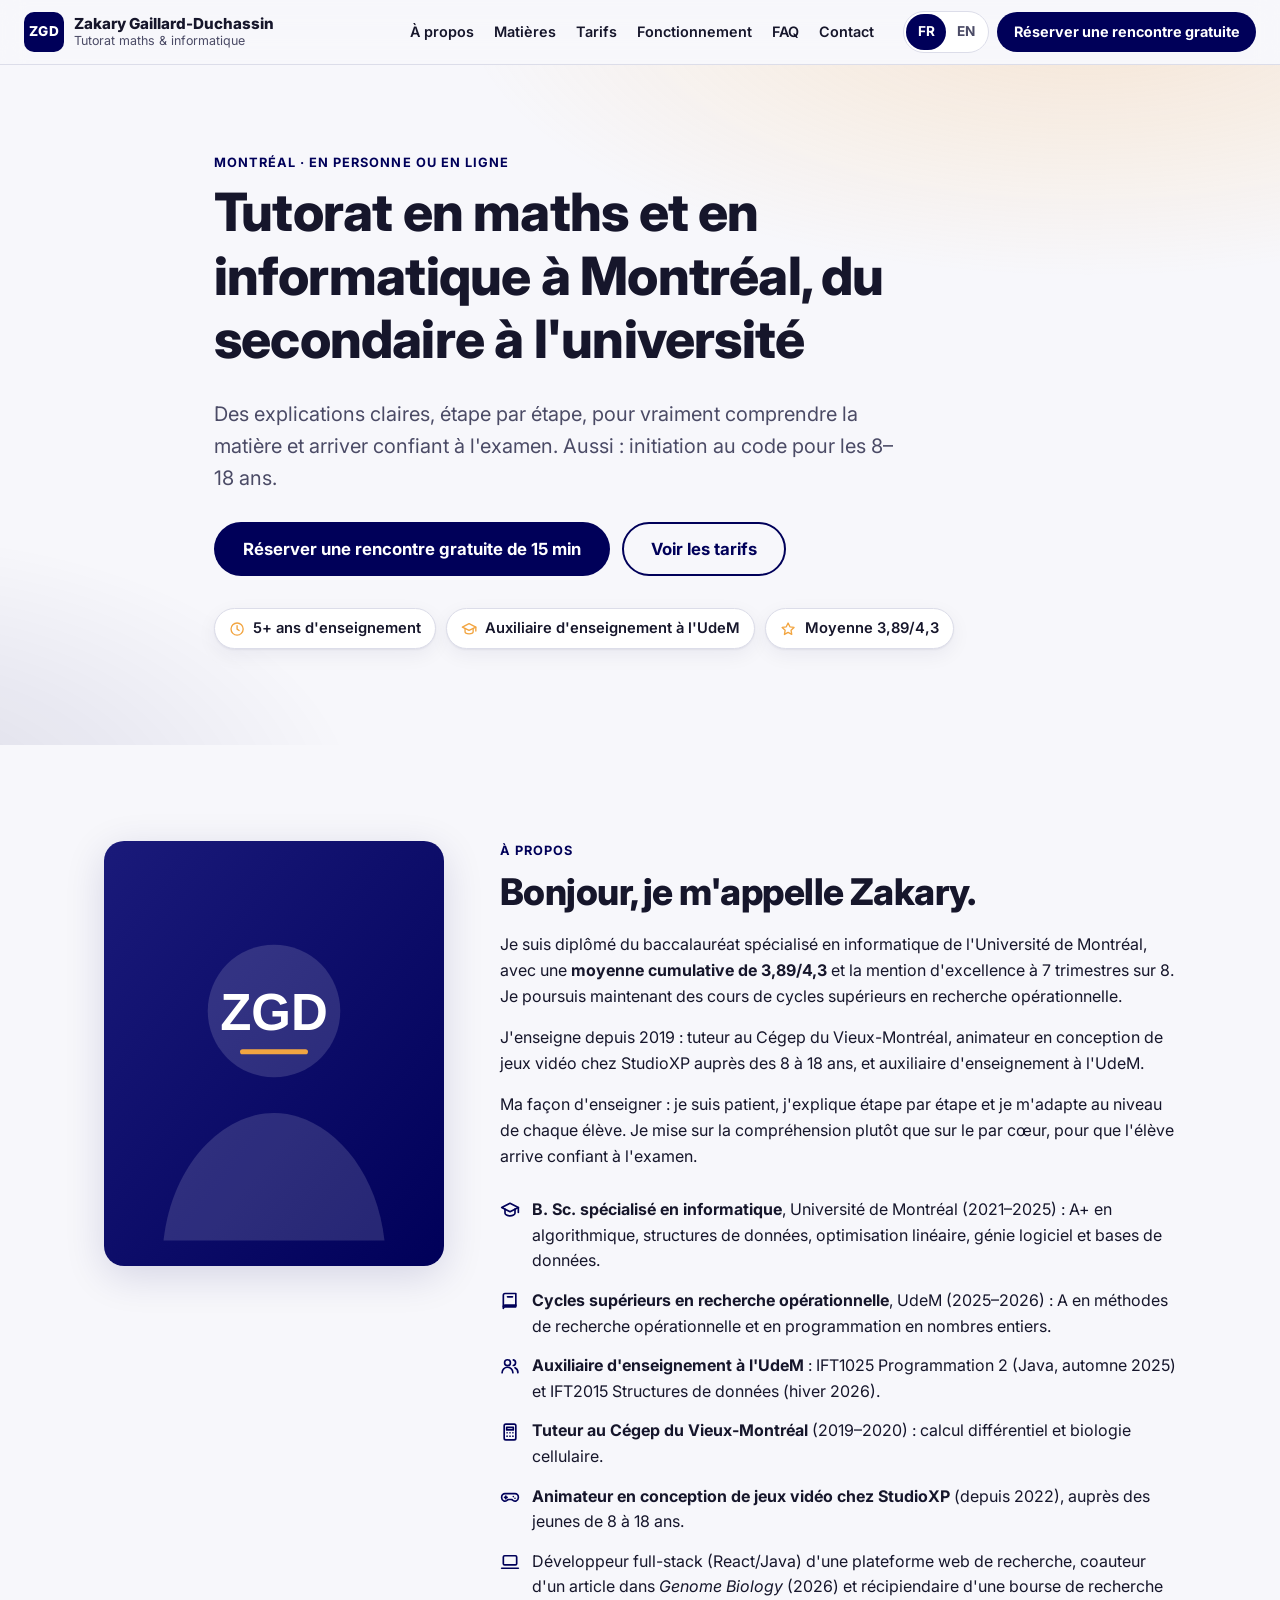
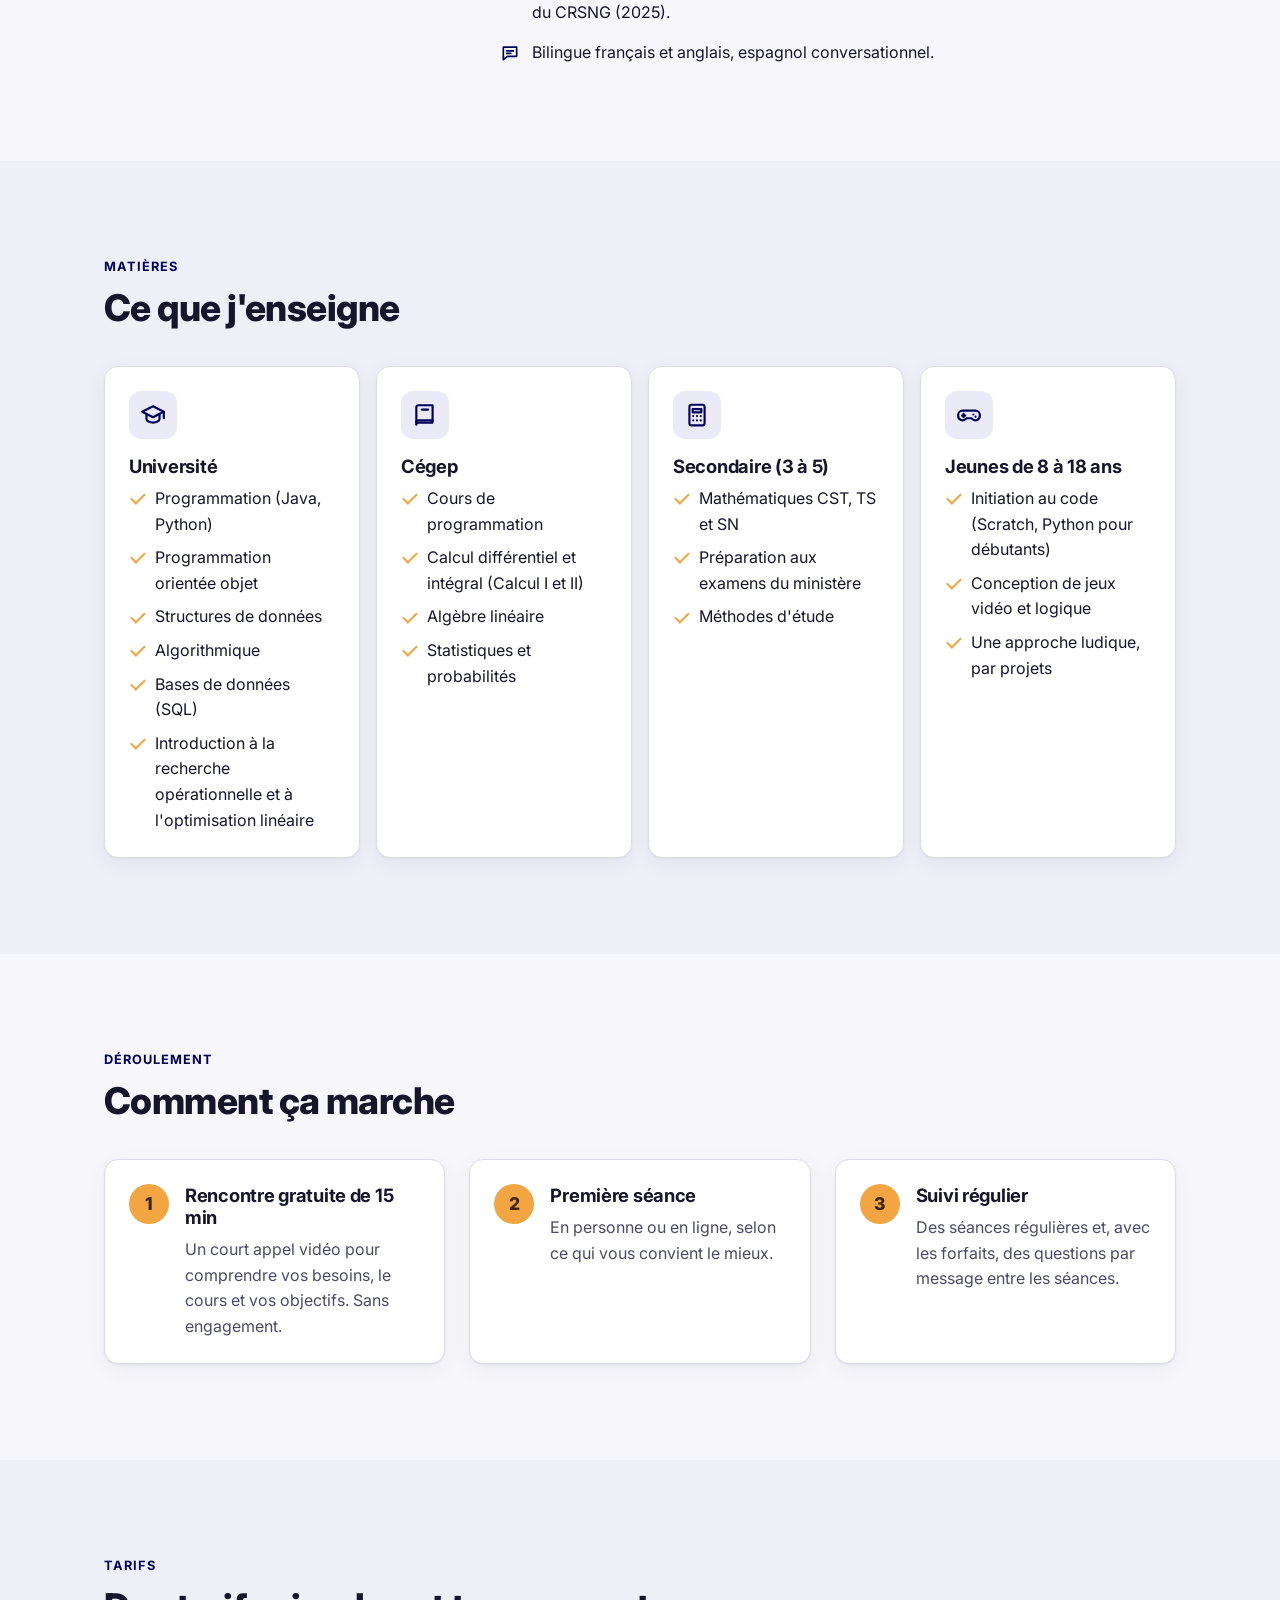
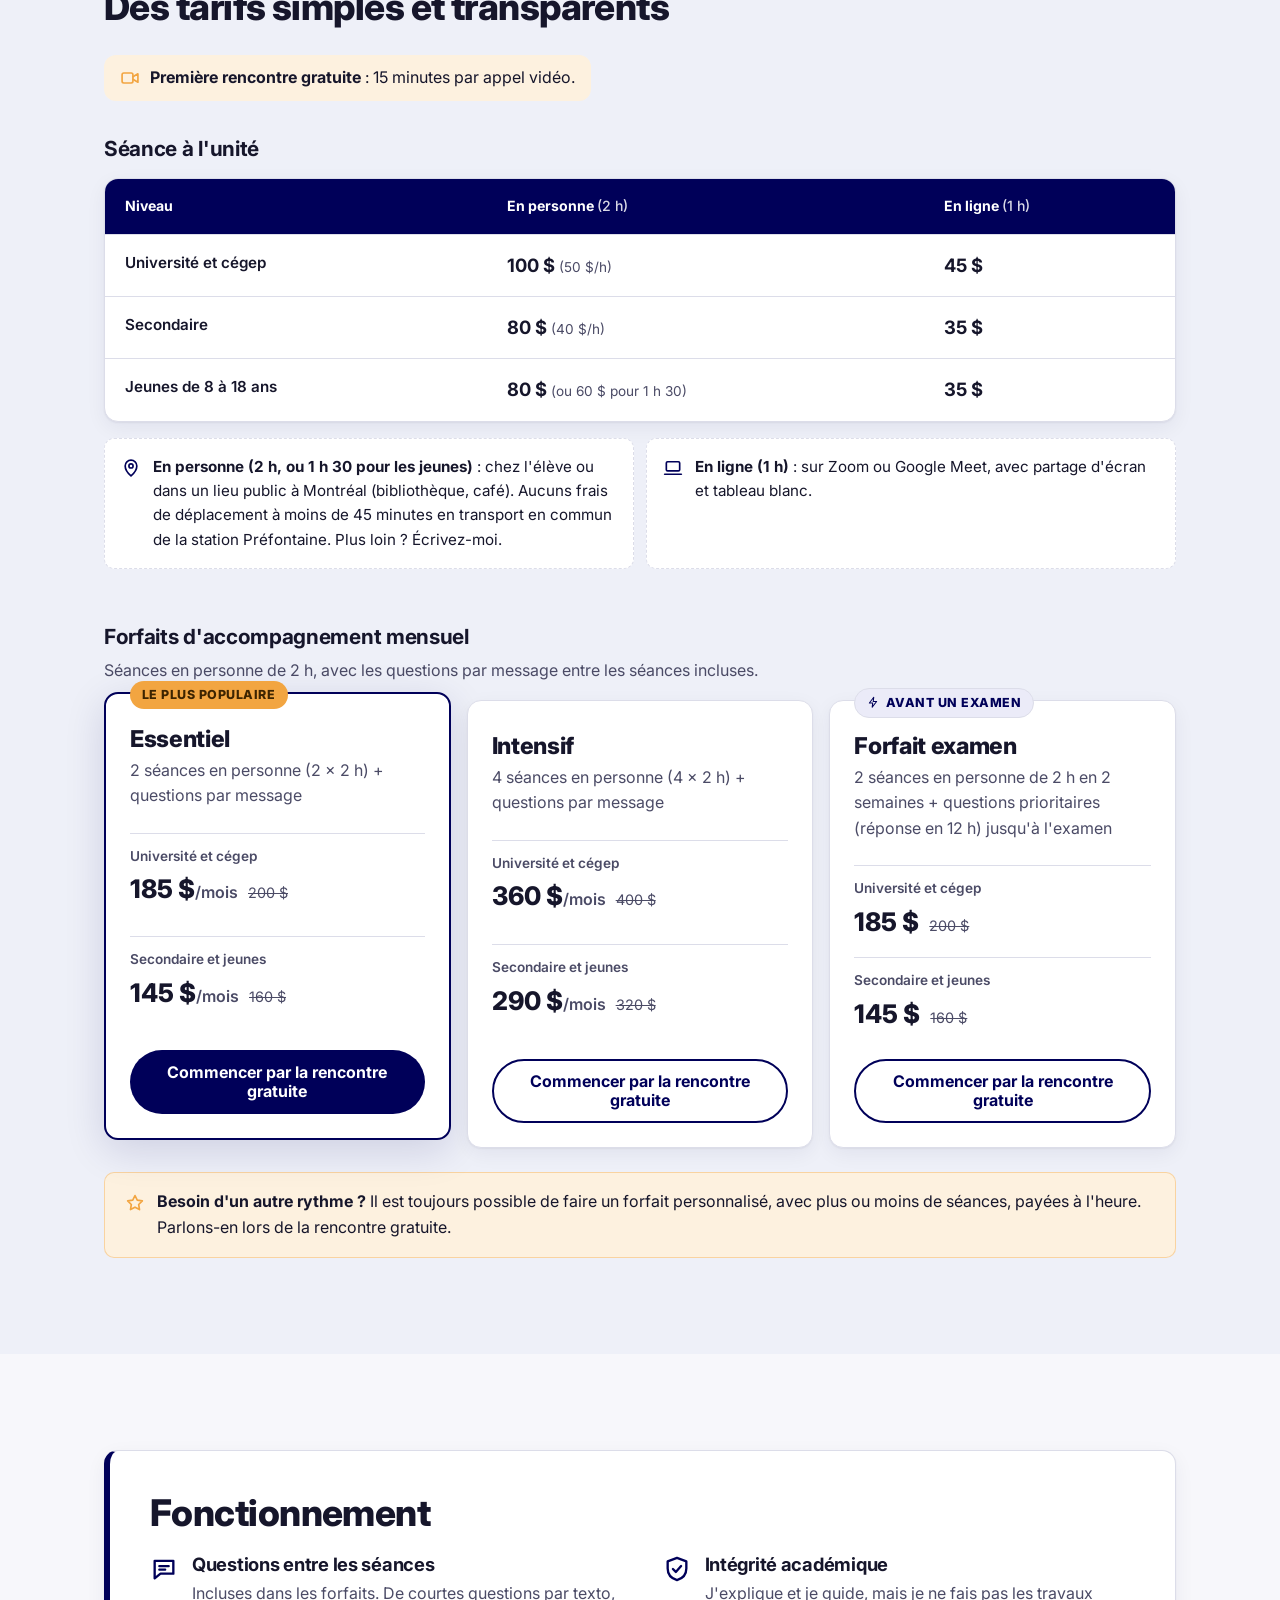
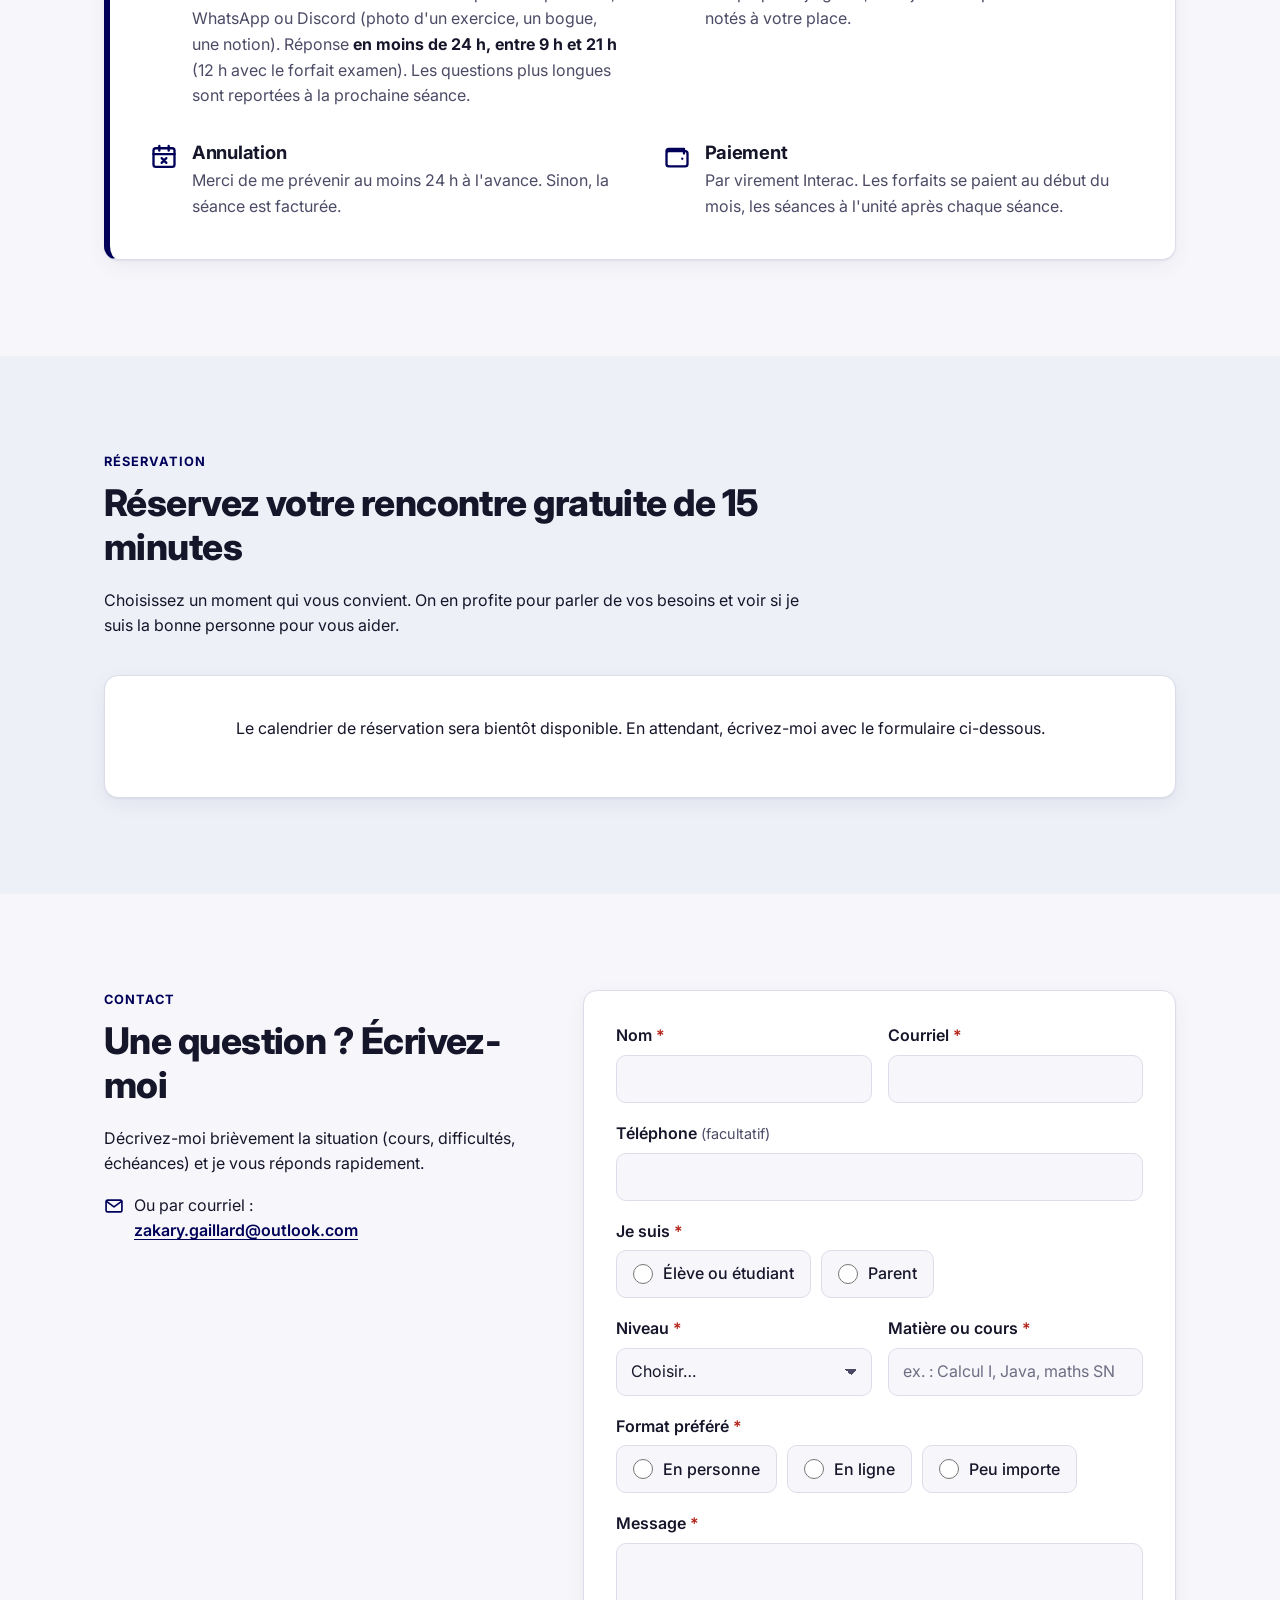
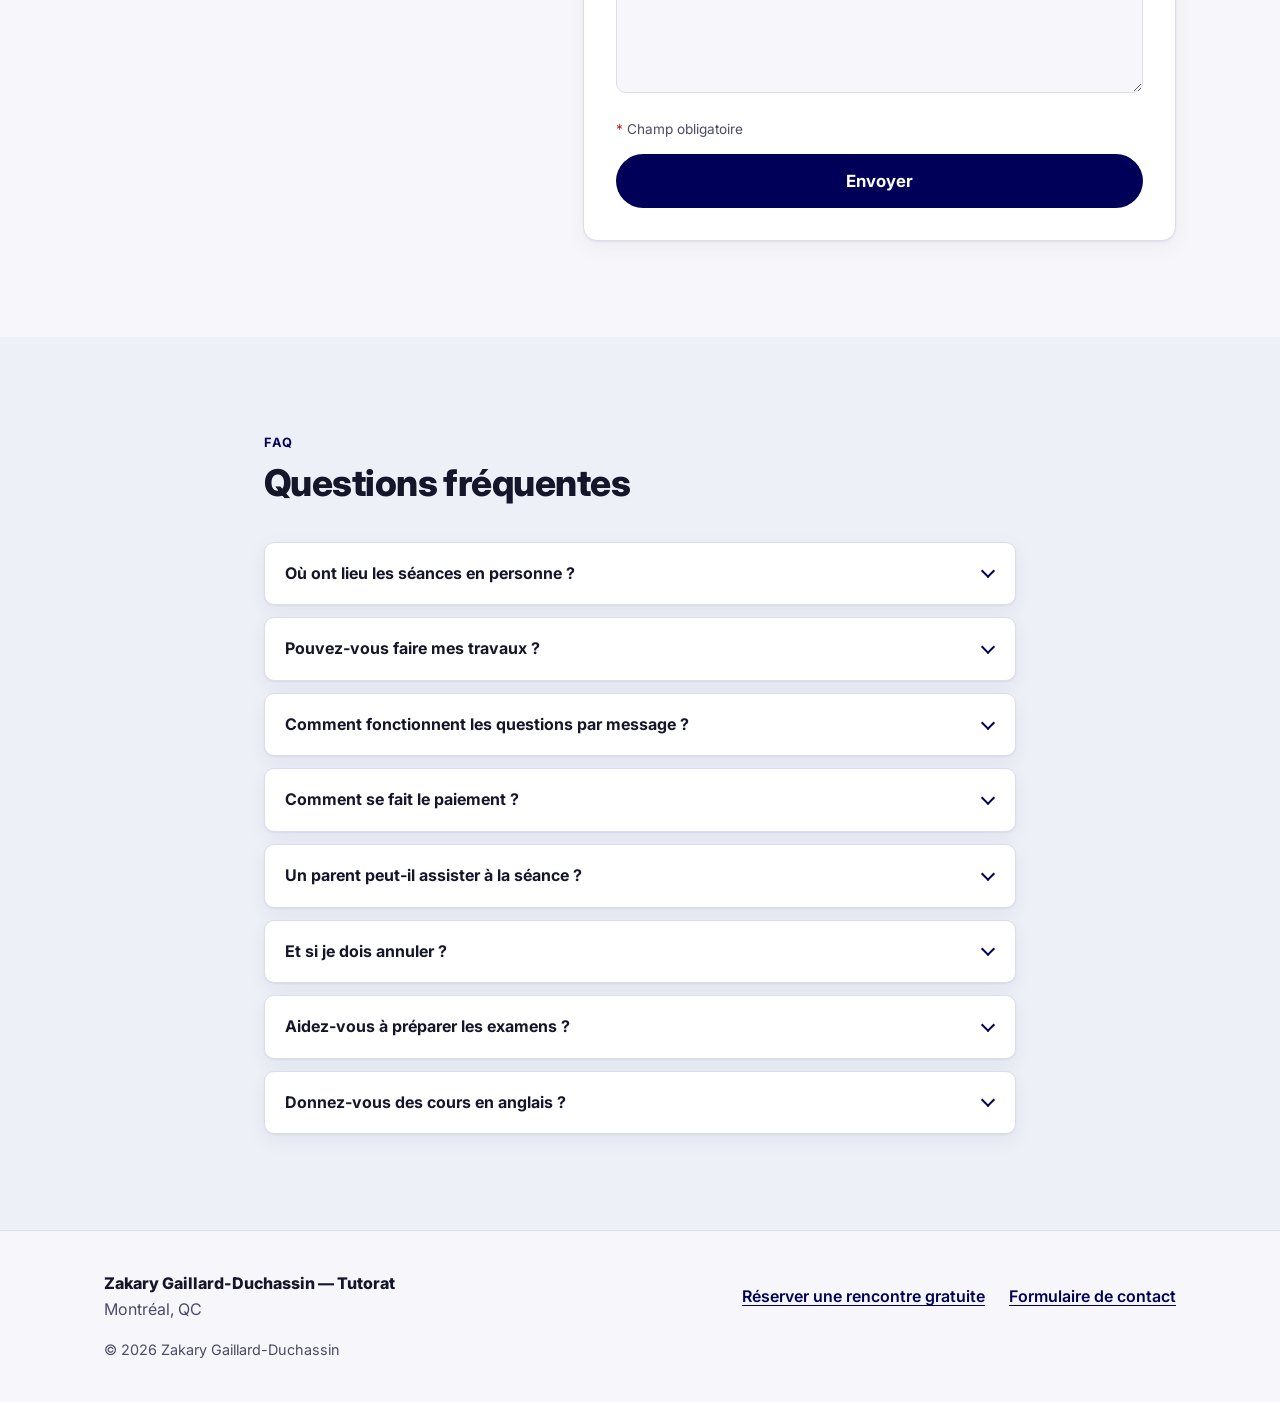
==== commit c2e72e7b: "Forfait personnalisé et initiation au code pour les 8 à 18 ans Co-Authored-By: Claude Opus 5.5 <nore" ====
--- a/index.html
+++ b/index.html
@@ -4,7 +4,7 @@
   <meta charset="utf-8">
   <meta name="viewport" content="width=device-width, initial-scale=1">
   <title>Tuteur maths et informatique à Montréal | Zakary Gaillard-Duchassin</title>
-  <meta name="description" content="Tutorat en maths et en informatique à Montréal, du secondaire à l'université : programmation, calcul, algèbre linéaire, statistiques, maths de secondaire et initiation au code pour les 8–14 ans. En personne ou en ligne. Première rencontre de 15 min gratuite.">
+  <meta name="description" content="Tutorat en maths et en informatique à Montréal, du secondaire à l'université : programmation, calcul, algèbre linéaire, statistiques, maths de secondaire et initiation au code pour les 8–18 ans. En personne ou en ligne. Première rencontre de 15 min gratuite.">
   <meta name="keywords" content="tuteur Montréal, tutorat informatique, cours de maths cégep, aide aux devoirs programmation, tuteur maths secondaire, tutorat Java Python, préparation examen ministère, cours de programmation enfants, tutor Montreal, math tutor Montreal">
   <meta name="author" content="Zakary Gaillard-Duchassin">
   <meta name="theme-color" content="#000059" media="(prefers-color-scheme: light)">
@@ -113,7 +113,7 @@
       <div class="container hero-inner">
         <p class="eyebrow" data-i18n="hero.eyebrow">Montréal · en personne ou en ligne</p>
         <h1 id="hero-title" data-i18n="hero.title">Tutorat en maths et en informatique à Montréal, du secondaire à l'université</h1>
-        <p class="hero-sub" data-i18n="hero.sub">Des explications claires, étape par étape, pour vraiment comprendre la matière et arriver confiant à l'examen. Aussi : initiation au code pour les 8–14 ans.</p>
+        <p class="hero-sub" data-i18n="hero.sub">Des explications claires, étape par étape, pour vraiment comprendre la matière et arriver confiant à l'examen. Aussi : initiation au code pour les 8–18 ans.</p>
         <div class="hero-ctas">
           <a class="btn btn-primary btn-lg" href="#reserver" data-i18n="cta.bookLong">Réserver une rencontre gratuite de 15 min</a>
           <a class="btn btn-ghost btn-lg" href="#tarifs" data-i18n="cta.prices">Voir les tarifs</a>
@@ -194,7 +194,7 @@
           </article>
           <article class="card">
             <div class="card-icon" aria-hidden="true"><svg class="icon"><use href="#i-game"/></svg></div>
-            <h3 data-i18n="subjects.kids.title">Jeunes de 8 à 14 ans</h3>
+            <h3 data-i18n="subjects.kids.title">Jeunes de 8 à 18 ans</h3>
             <ul class="ticks">
               <li data-i18n="subjects.kids.1">Initiation au code (Scratch, Python pour débutants)</li>
               <li data-i18n="subjects.kids.2">Conception de jeux vidéo et logique</li>
@@ -270,7 +270,7 @@
                 <td><strong data-price="session.hsOnline">35 $</strong></td>
               </tr>
               <tr>
-                <th scope="row" data-i18n="prices.rowKids">Jeunes de 8 à 14 ans</th>
+                <th scope="row" data-i18n="prices.rowKids">Jeunes de 8 à 18 ans</th>
                 <td><strong data-price="session.kidsInPerson">80 $</strong> <span class="muted" data-i18n="prices.kidsShort">(ou <span data-price="session.kidsShort">60 $</span> pour 1 h 30)</span></td>
                 <td><strong data-price="session.kidsOnline">35 $</strong></td>
               </tr>
@@ -341,6 +341,11 @@
             </dl>
             <a class="btn btn-ghost btn-block" href="#reserver" data-i18n="cta.start">Commencer par la rencontre gratuite</a>
           </article>
+        </div>
+
+        <div class="custom-note">
+          <svg class="icon" aria-hidden="true"><use href="#i-star"/></svg>
+          <p data-i18n="prices.customNote"><strong>Besoin d'un autre rythme ?</strong> Il est toujours possible de faire un forfait personnalisé, avec plus ou moins de séances, payées à l'heure. Parlons-en lors de la rencontre gratuite.</p>
         </div>
       </div>
     </section>
@@ -470,7 +475,7 @@
                 <option value="universite" data-i18n="form.levelUni">Université</option>
                 <option value="cegep" data-i18n="form.levelCegep">Cégep</option>
                 <option value="secondaire" data-i18n="form.levelHs">Secondaire</option>
-                <option value="jeunes-8-14" data-i18n="form.levelKids">Jeunes de 8 à 14 ans</option>
+                <option value="jeunes-8-18" data-i18n="form.levelKids">Jeunes de 8 à 18 ans</option>
               </select>
               <p class="error" id="e-level"></p>
             </div>
--- a/styles.css
+++ b/styles.css
@@ -372,6 +372,14 @@
 .ribbon-soft { background: var(--primary-soft); color: var(--primary); border: 1px solid var(--border); }
 .ribbon .icon { width: 1em; height: 1em; }
 
+.custom-note {
+  display: flex; gap: 12px; align-items: flex-start; margin-top: 24px;
+  padding: 16px 20px; border-radius: var(--radius-sm);
+  background: var(--accent-soft); border: 1px solid color-mix(in srgb, var(--accent) 40%, transparent);
+}
+.custom-note .icon { color: var(--accent); margin-top: .2em; }
+.custom-note p { margin: 0; }
+
 /* ---------- Rules ---------- */
 .rules-box {
   background: var(--surface); border: 1px solid var(--border); border-left: 6px solid var(--primary);
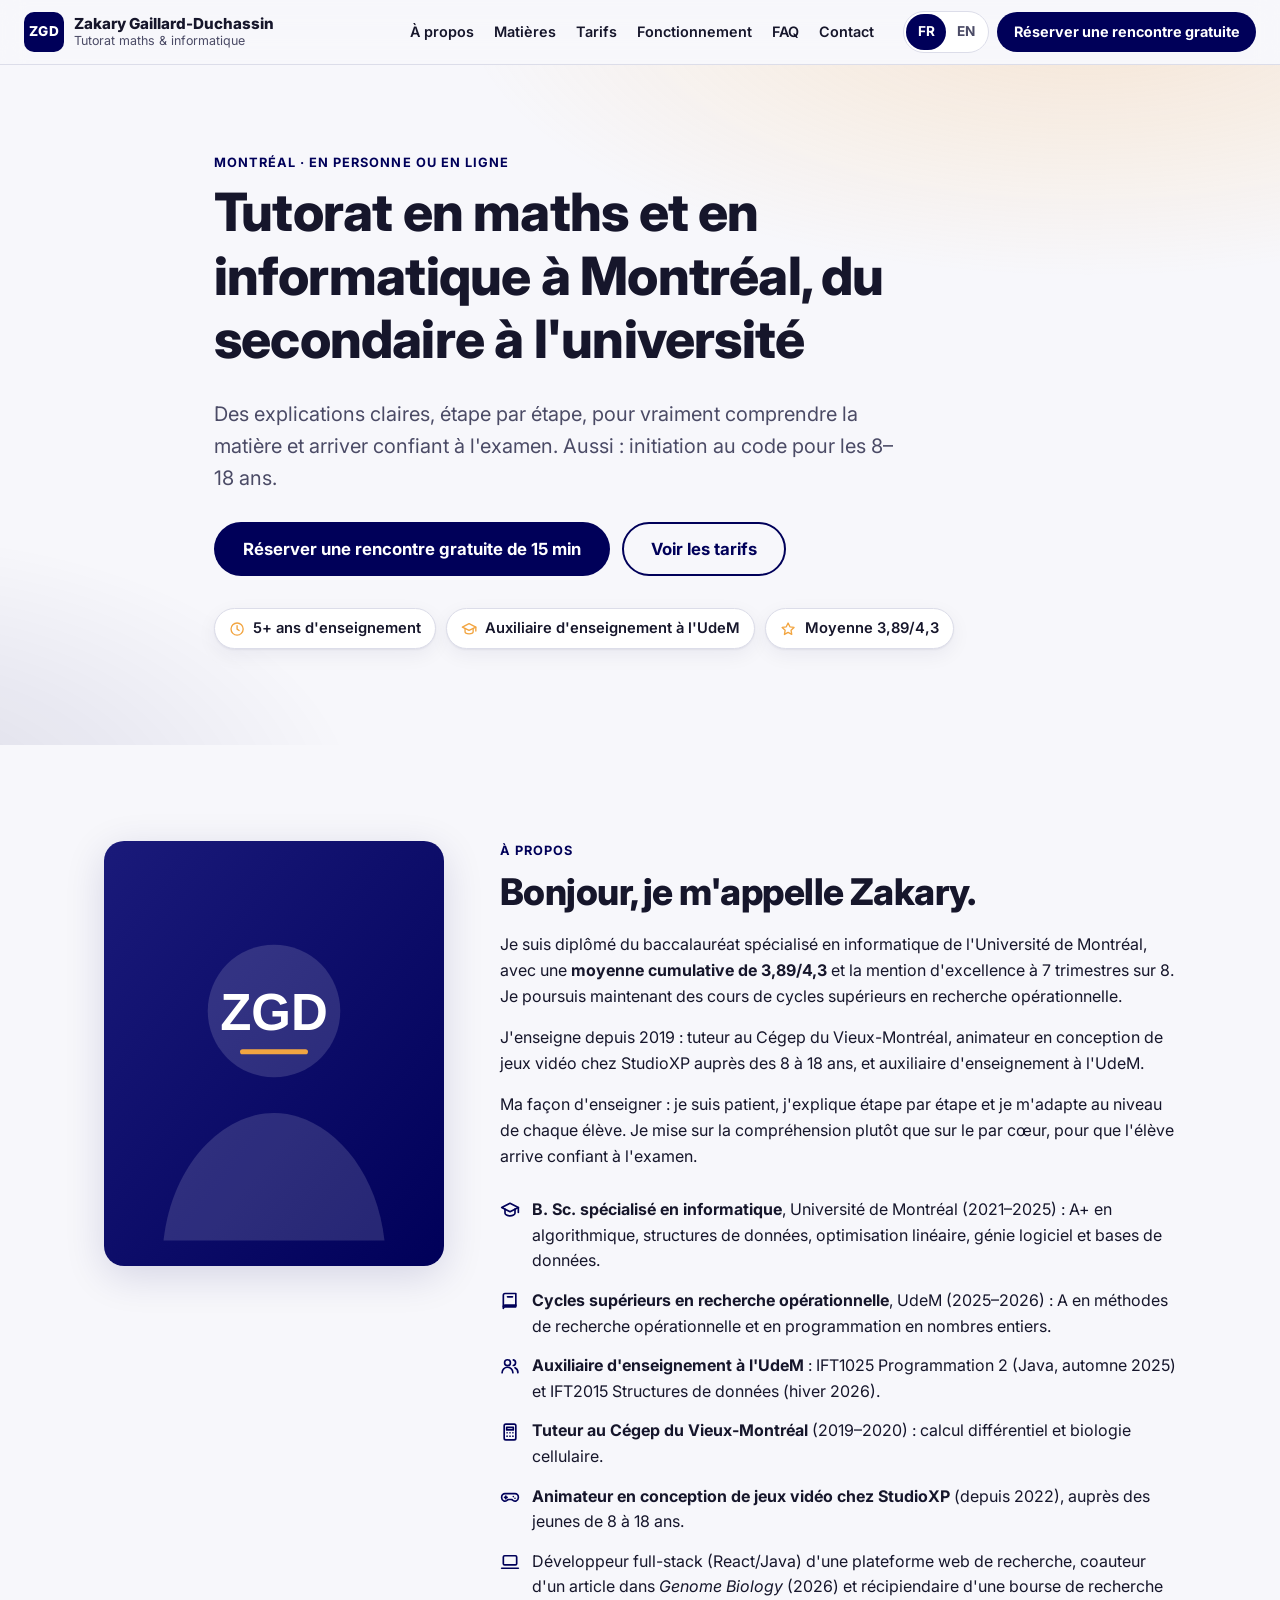
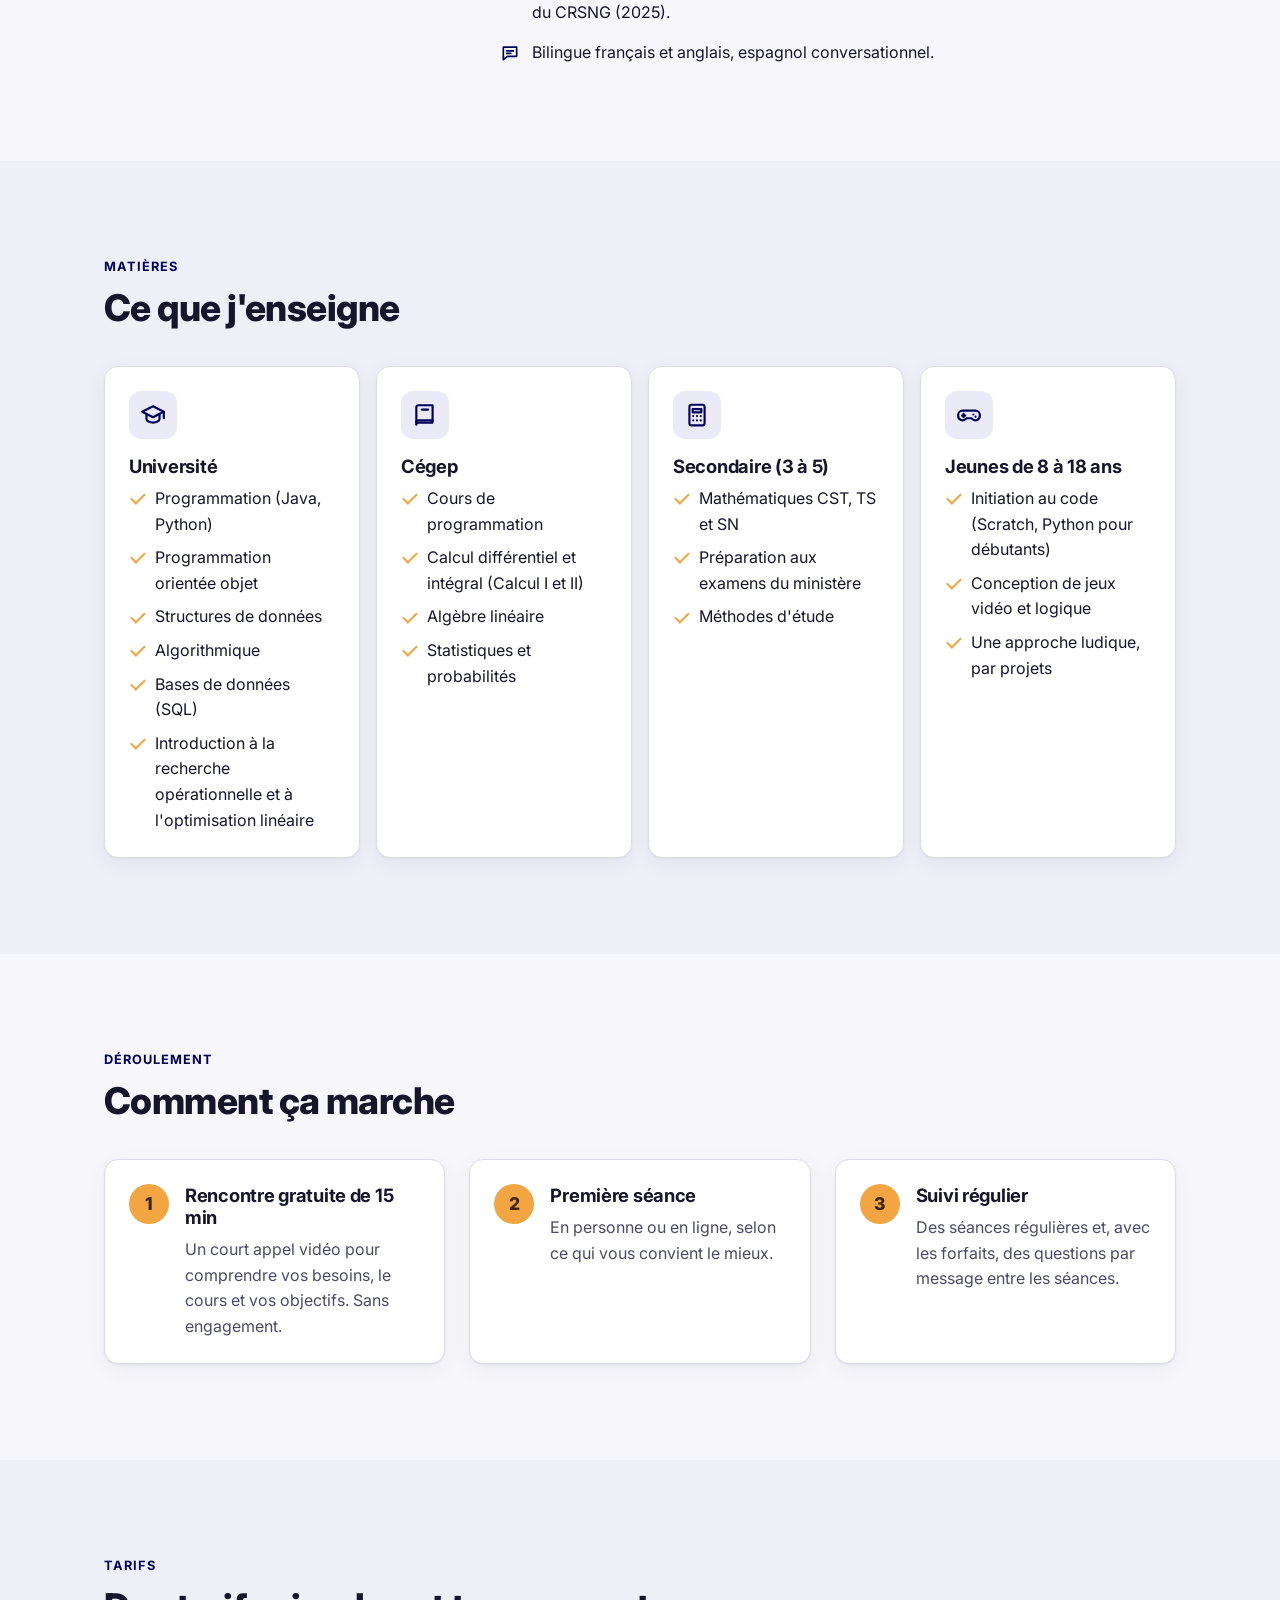
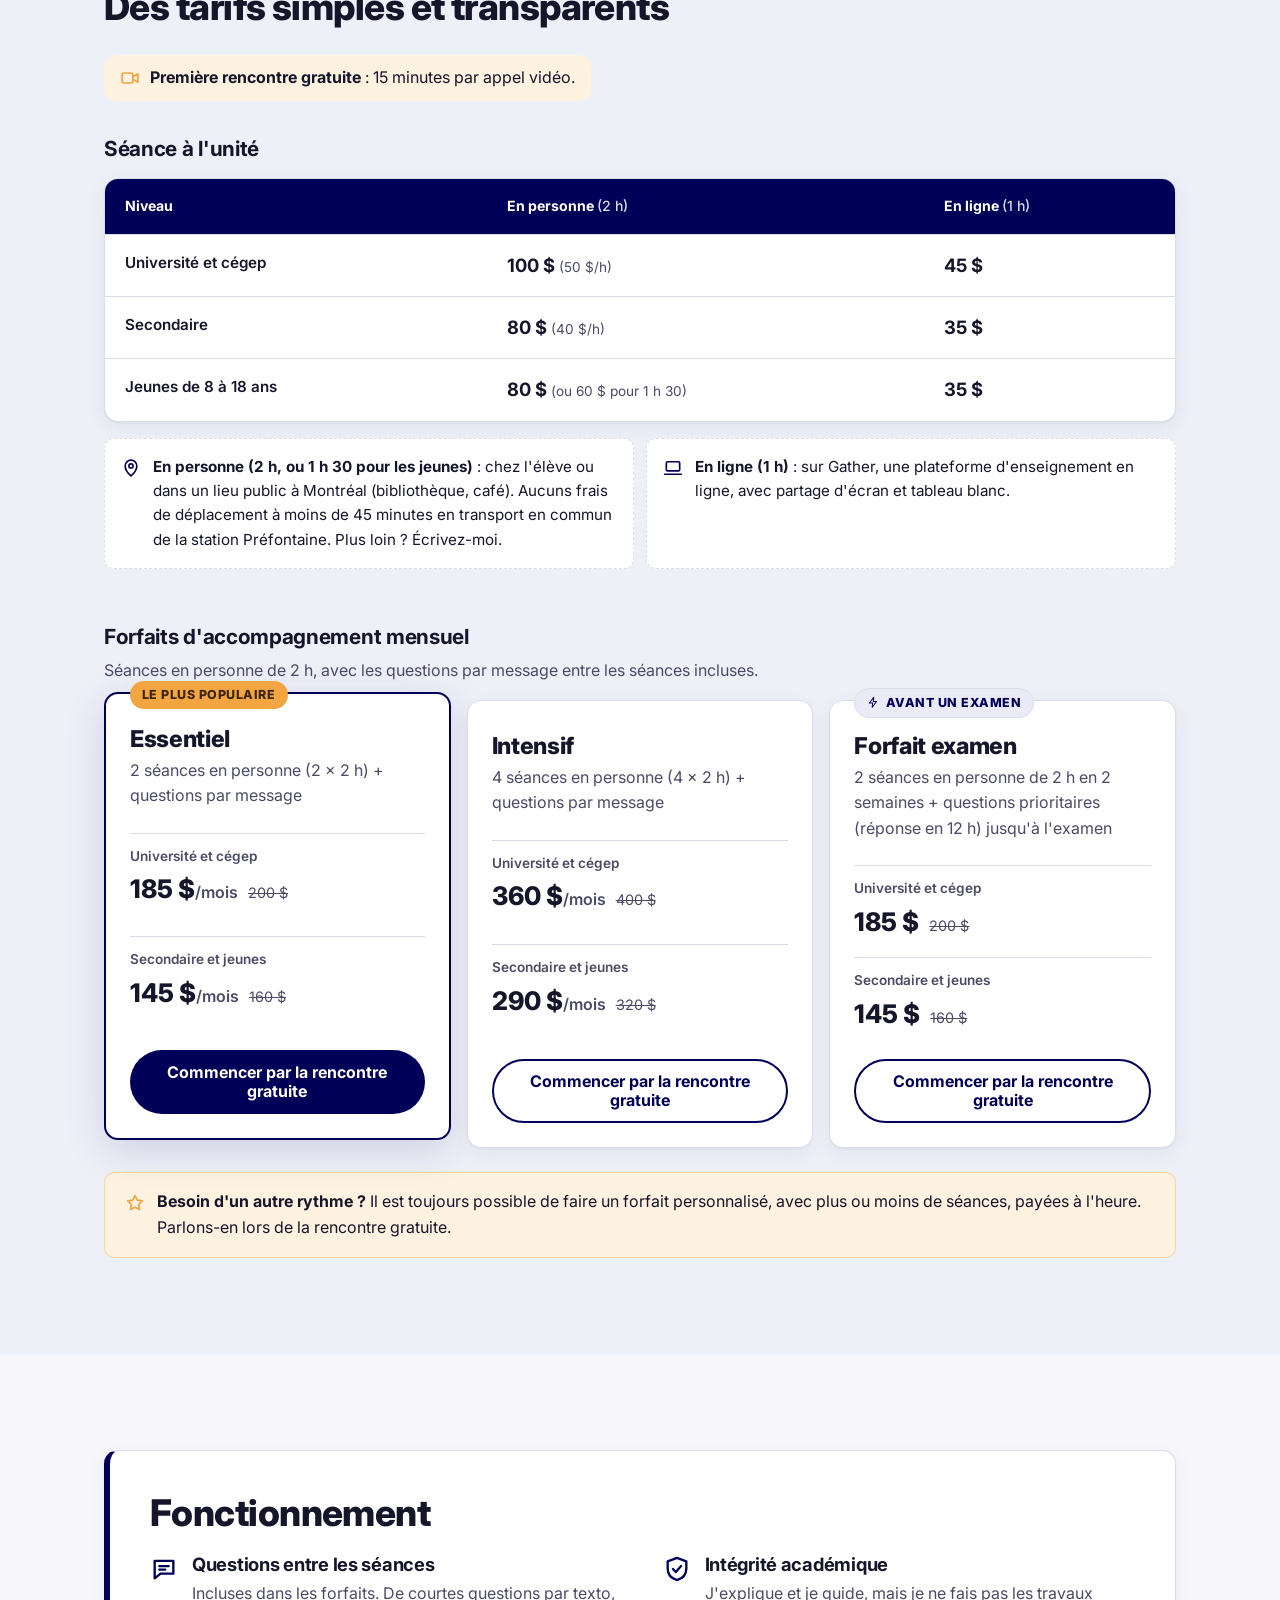
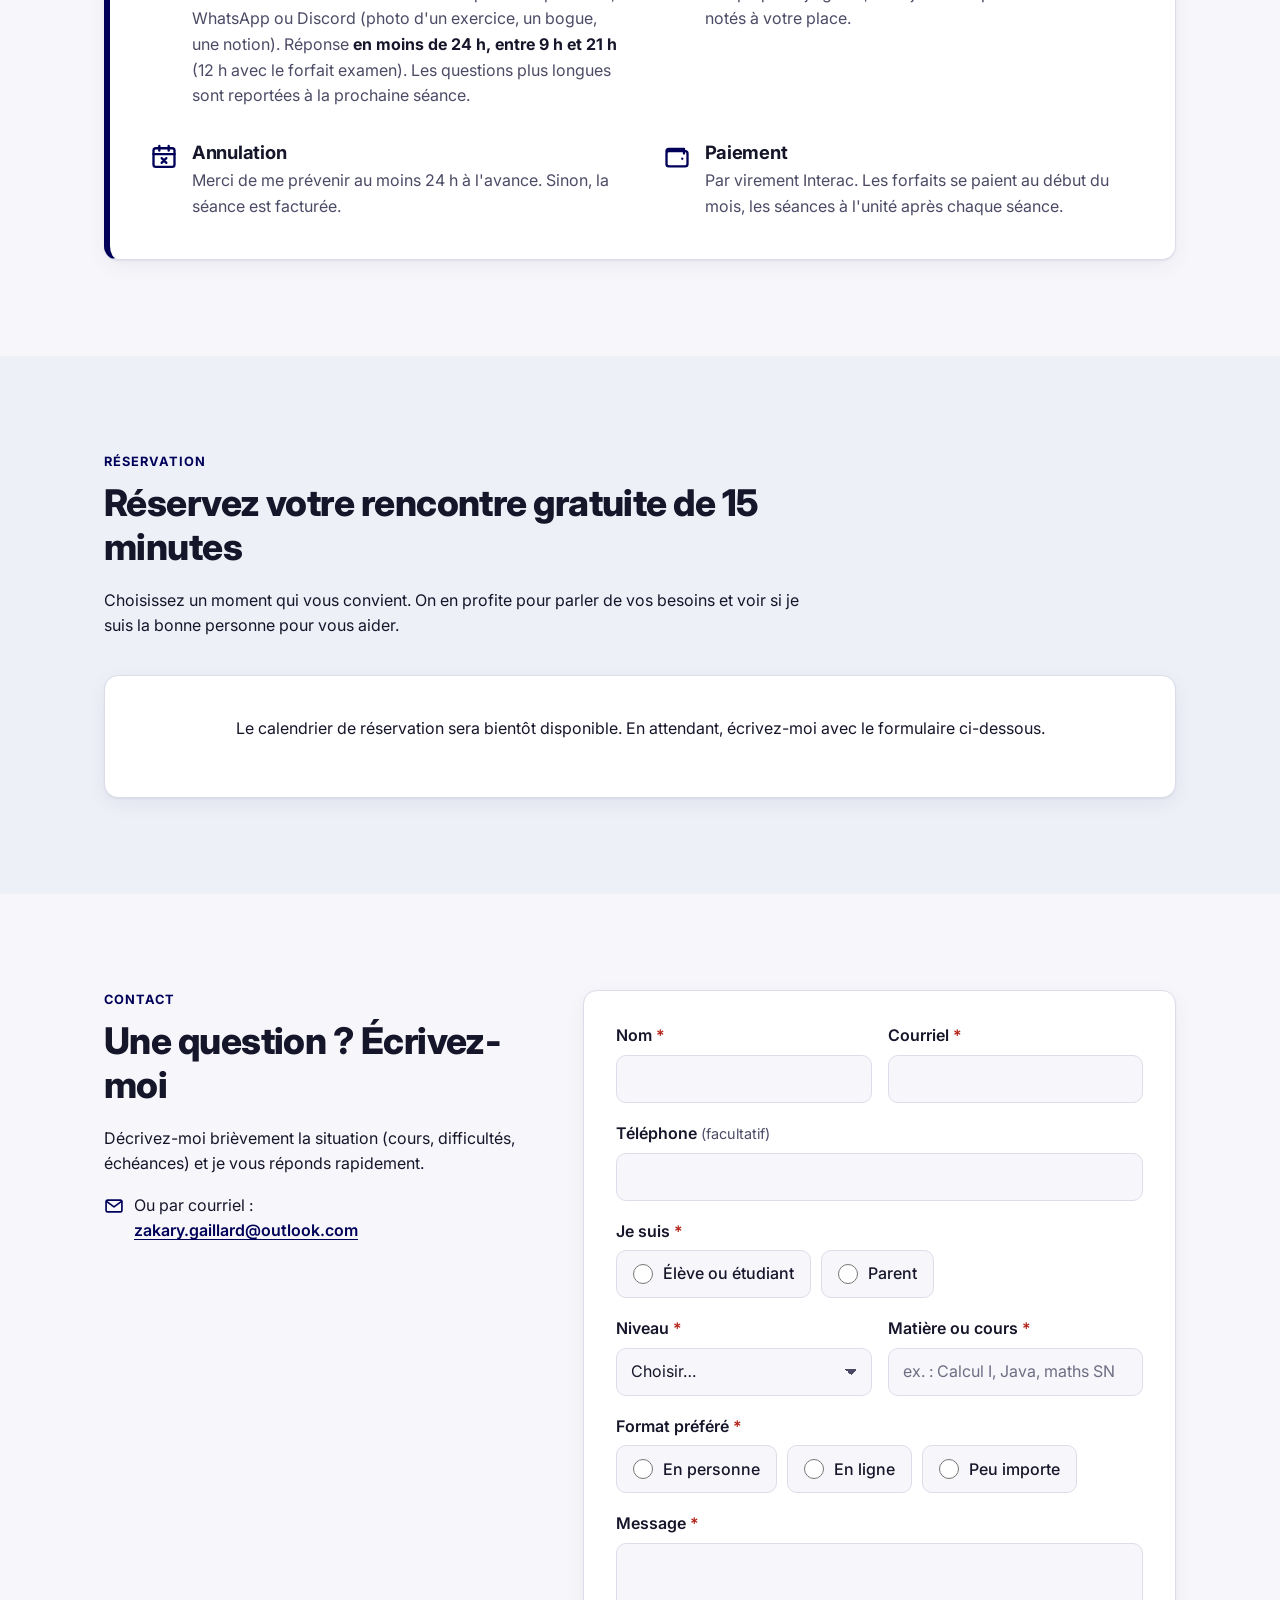
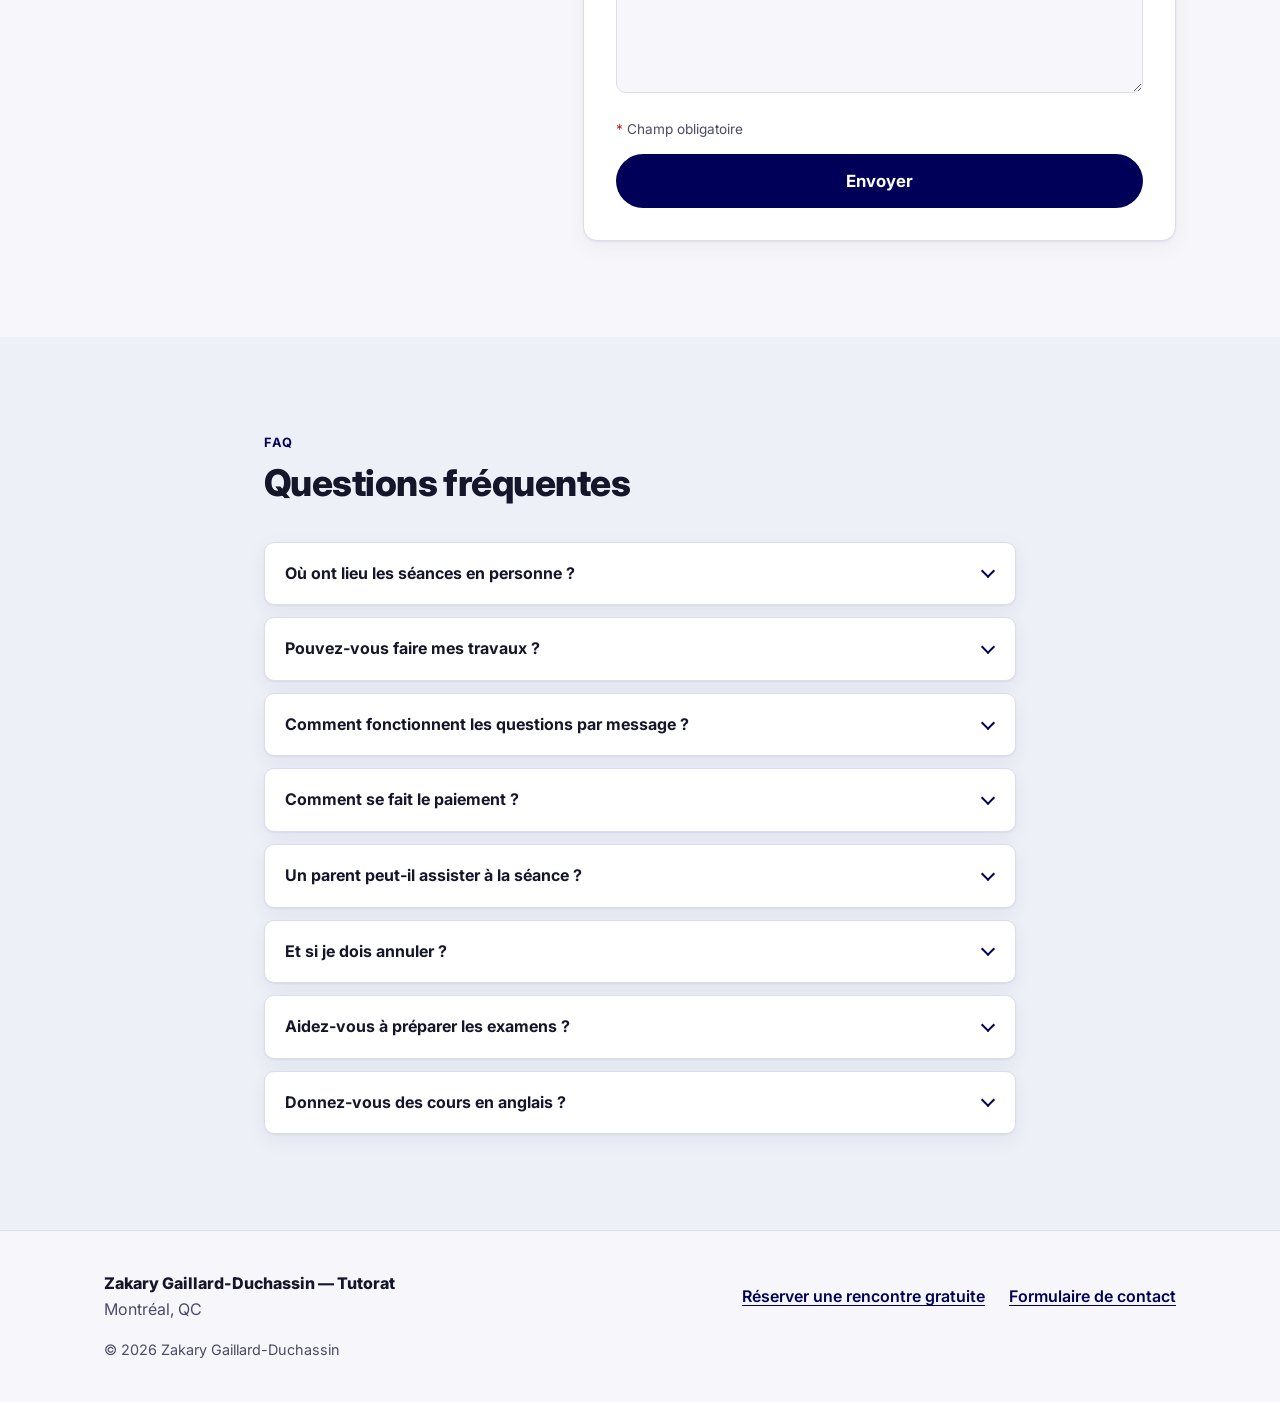
==== commit ce1df4c1: "Séances en ligne sur Gather Co-Authored-By: Claude Opus 5.5 <noreply@anthropic.com>" ====
--- a/index.html
+++ b/index.html
@@ -285,7 +285,7 @@
           </div>
           <div class="format-note">
             <svg class="icon" aria-hidden="true"><use href="#i-laptop"/></svg>
-            <p data-i18n="prices.onlineNote"><strong>En ligne (1 h)</strong> : sur Zoom ou Google Meet, avec partage d'écran et tableau blanc.</p>
+            <p data-i18n="prices.onlineNote"><strong>En ligne (1 h)</strong> : sur Gather, une plateforme d'enseignement en ligne, avec partage d'écran et tableau blanc.</p>
           </div>
         </div>
 
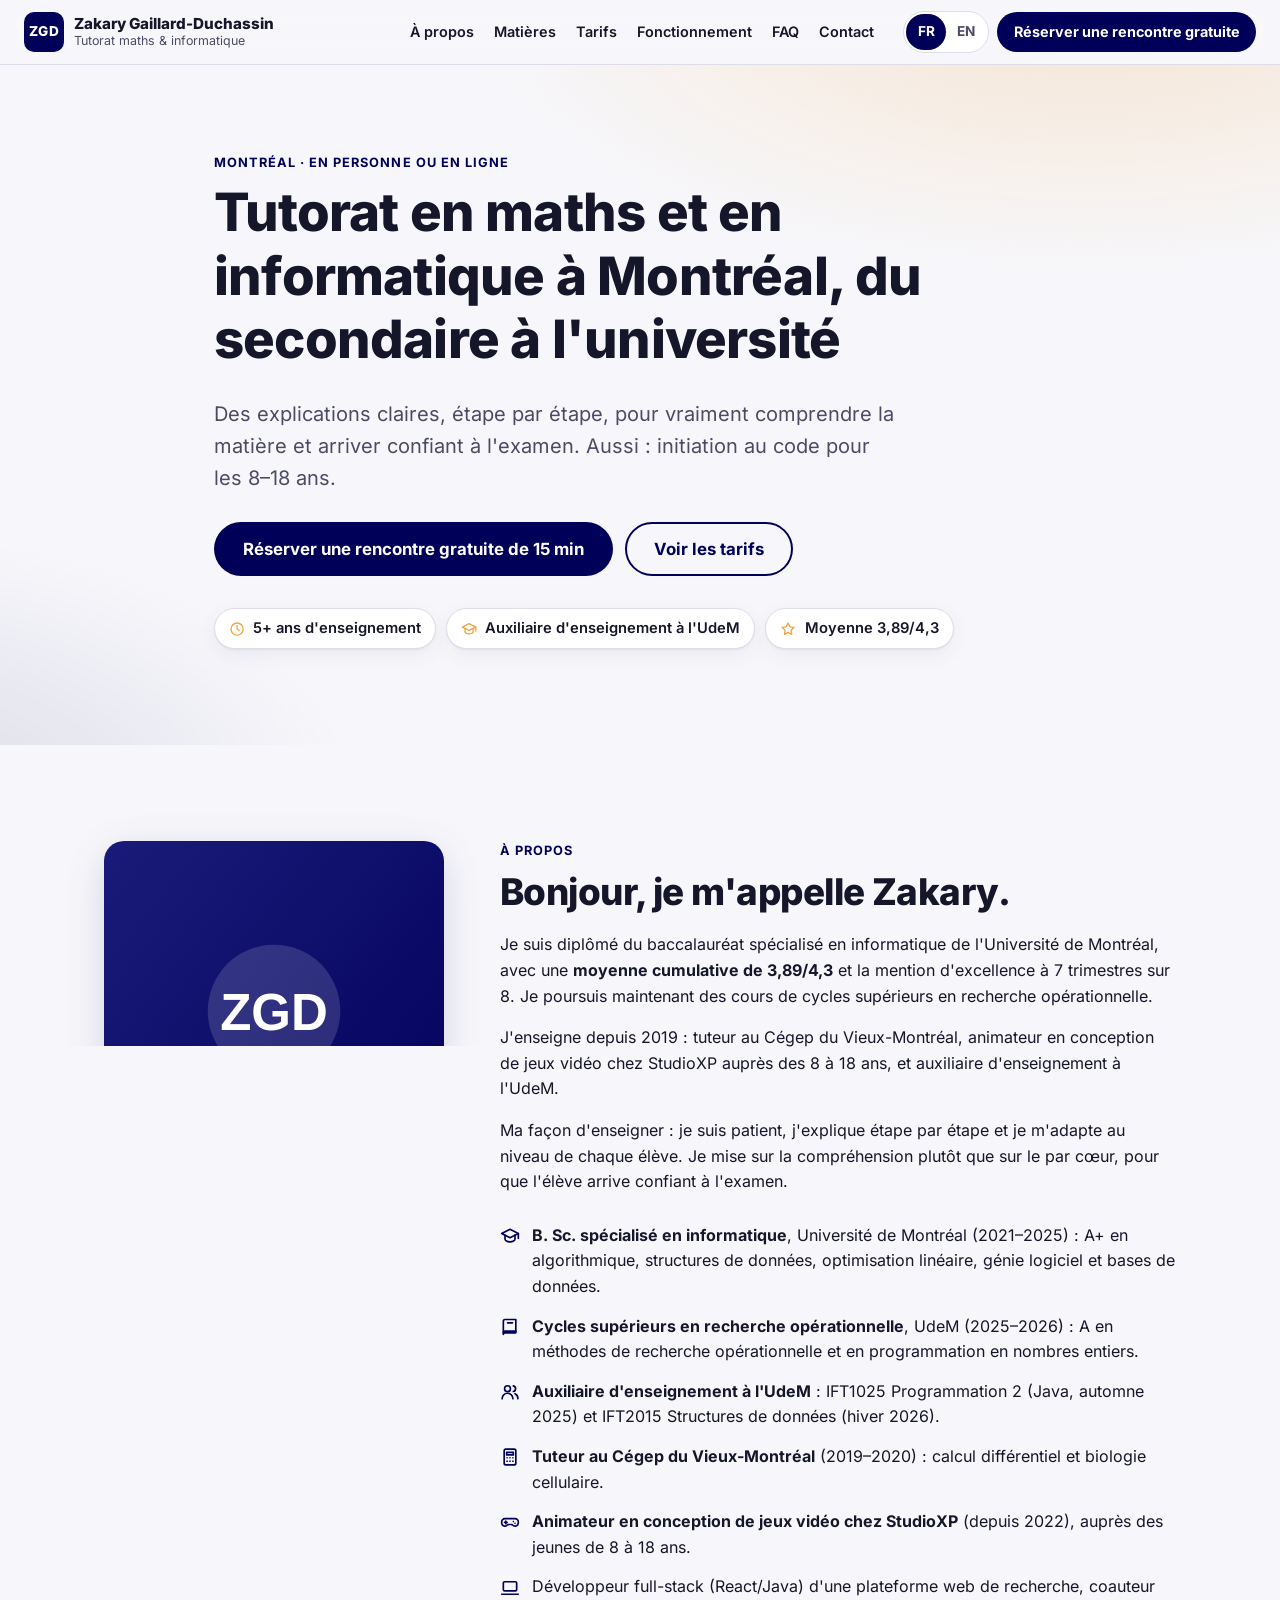
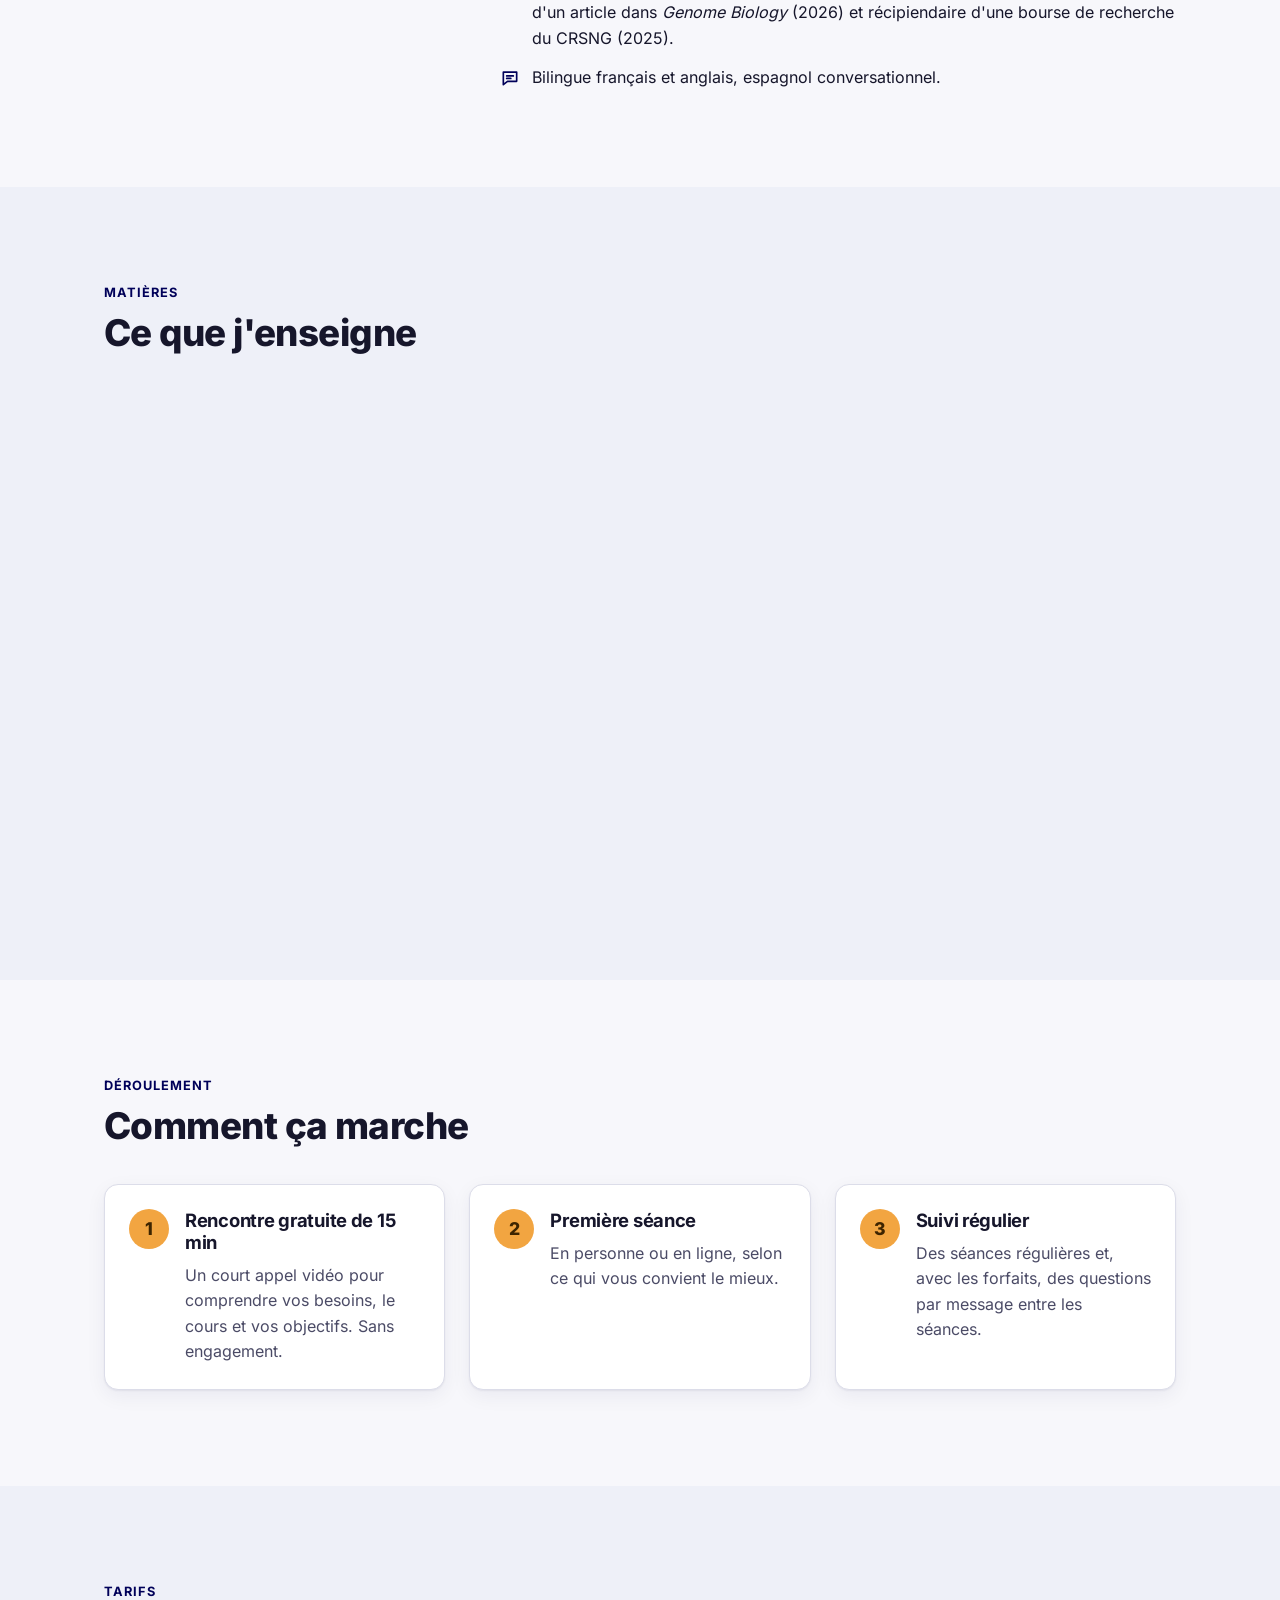
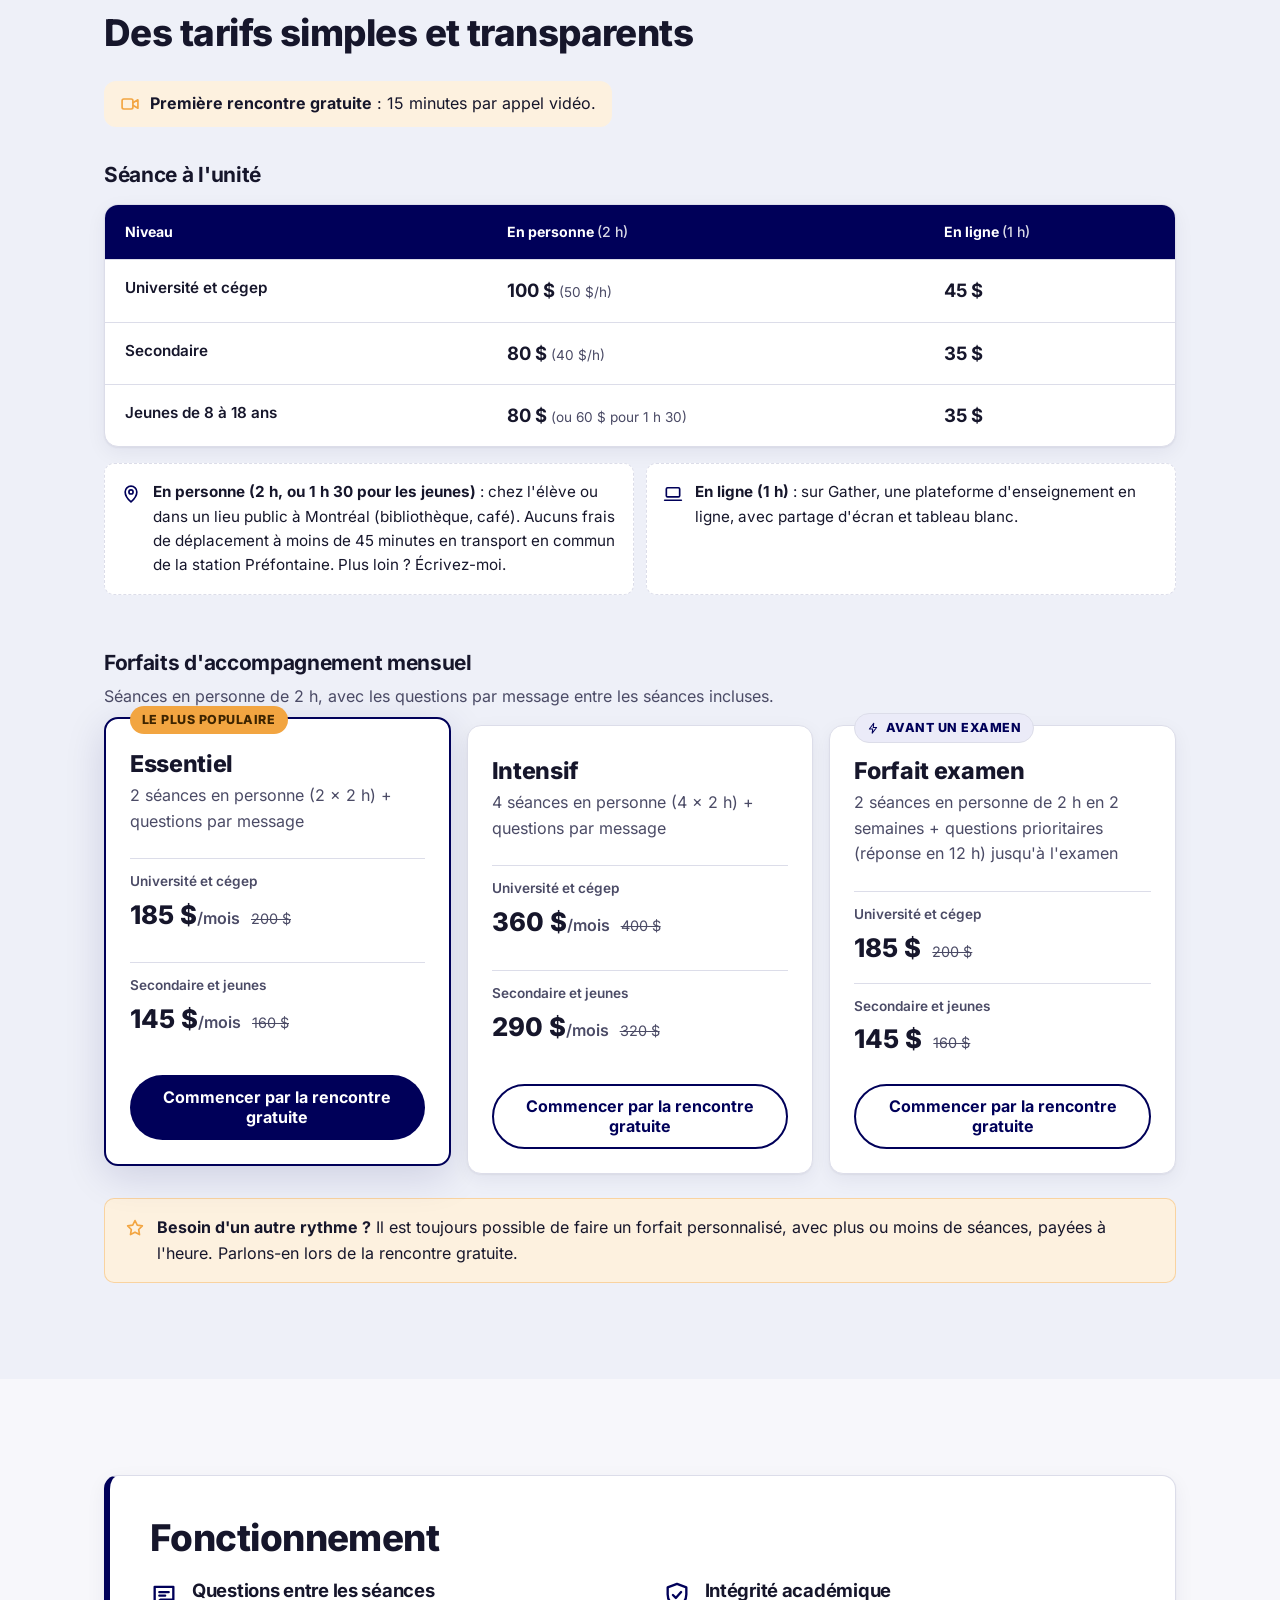
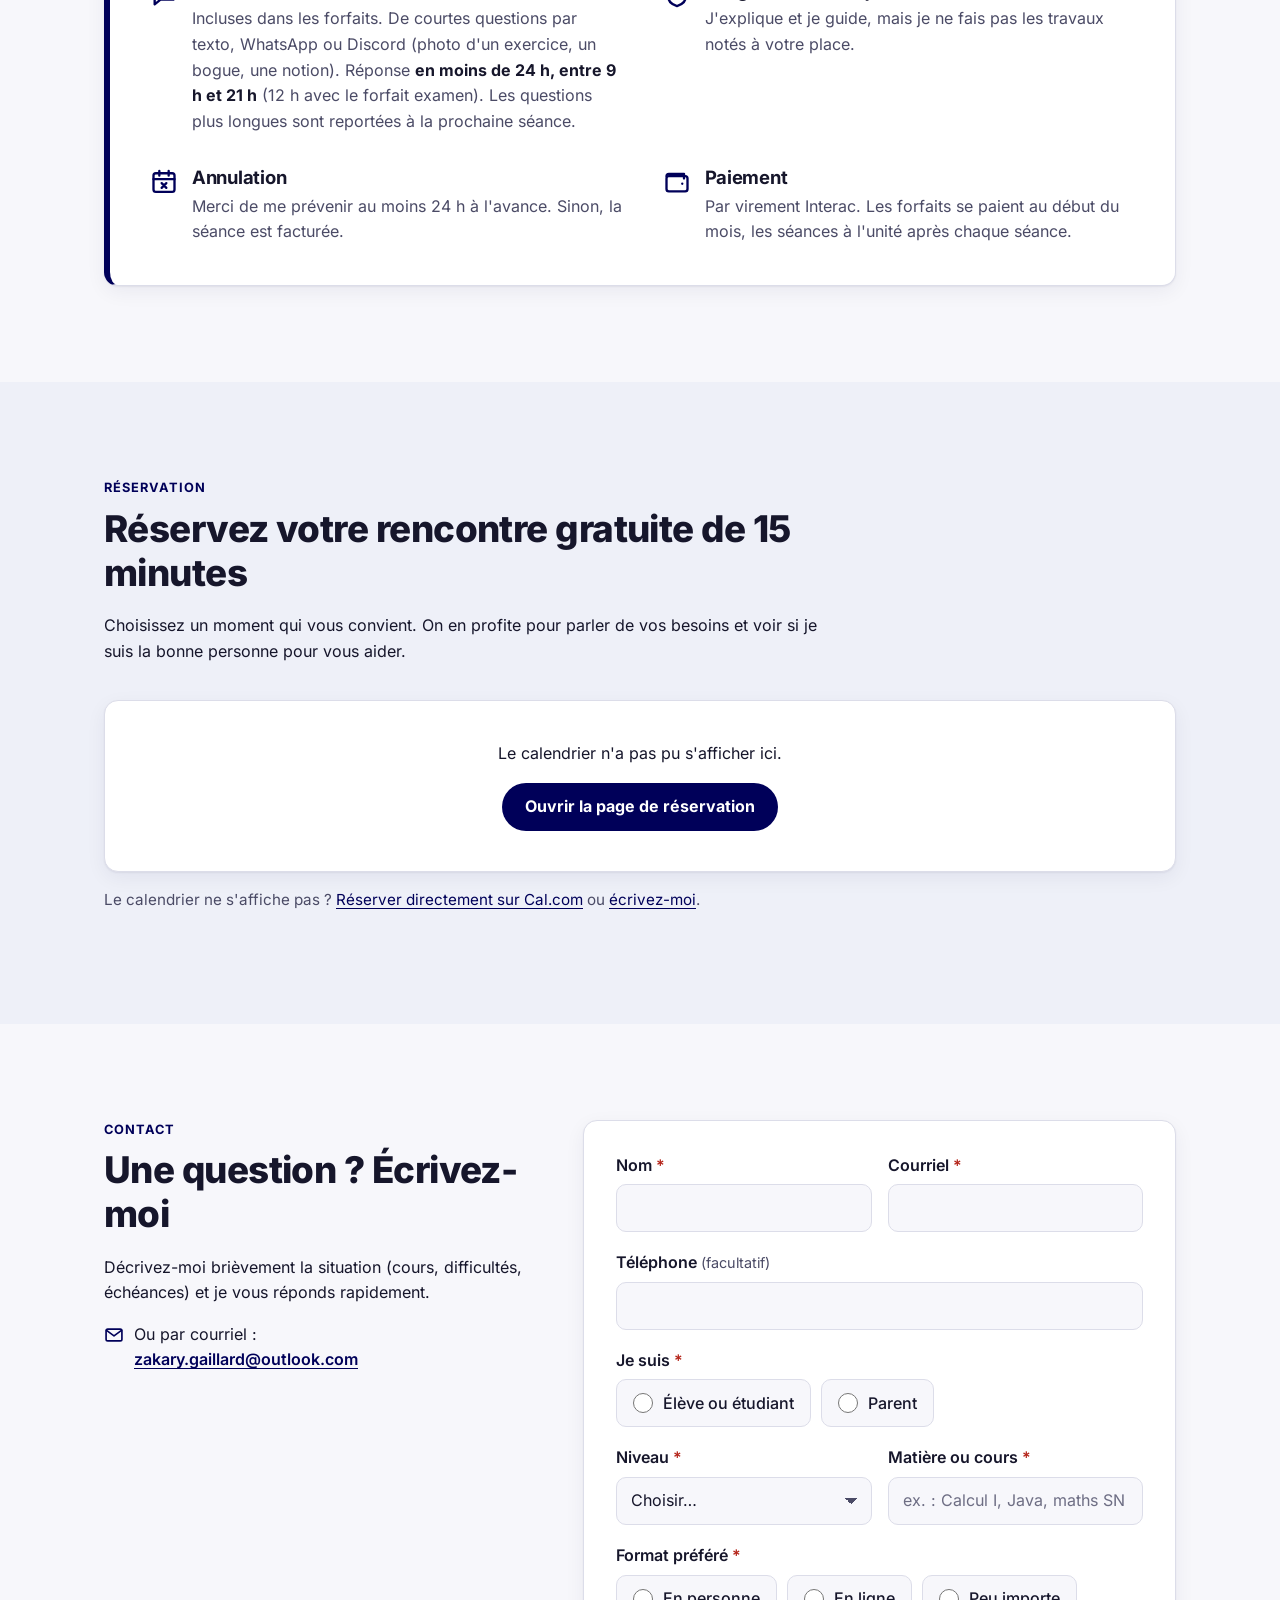
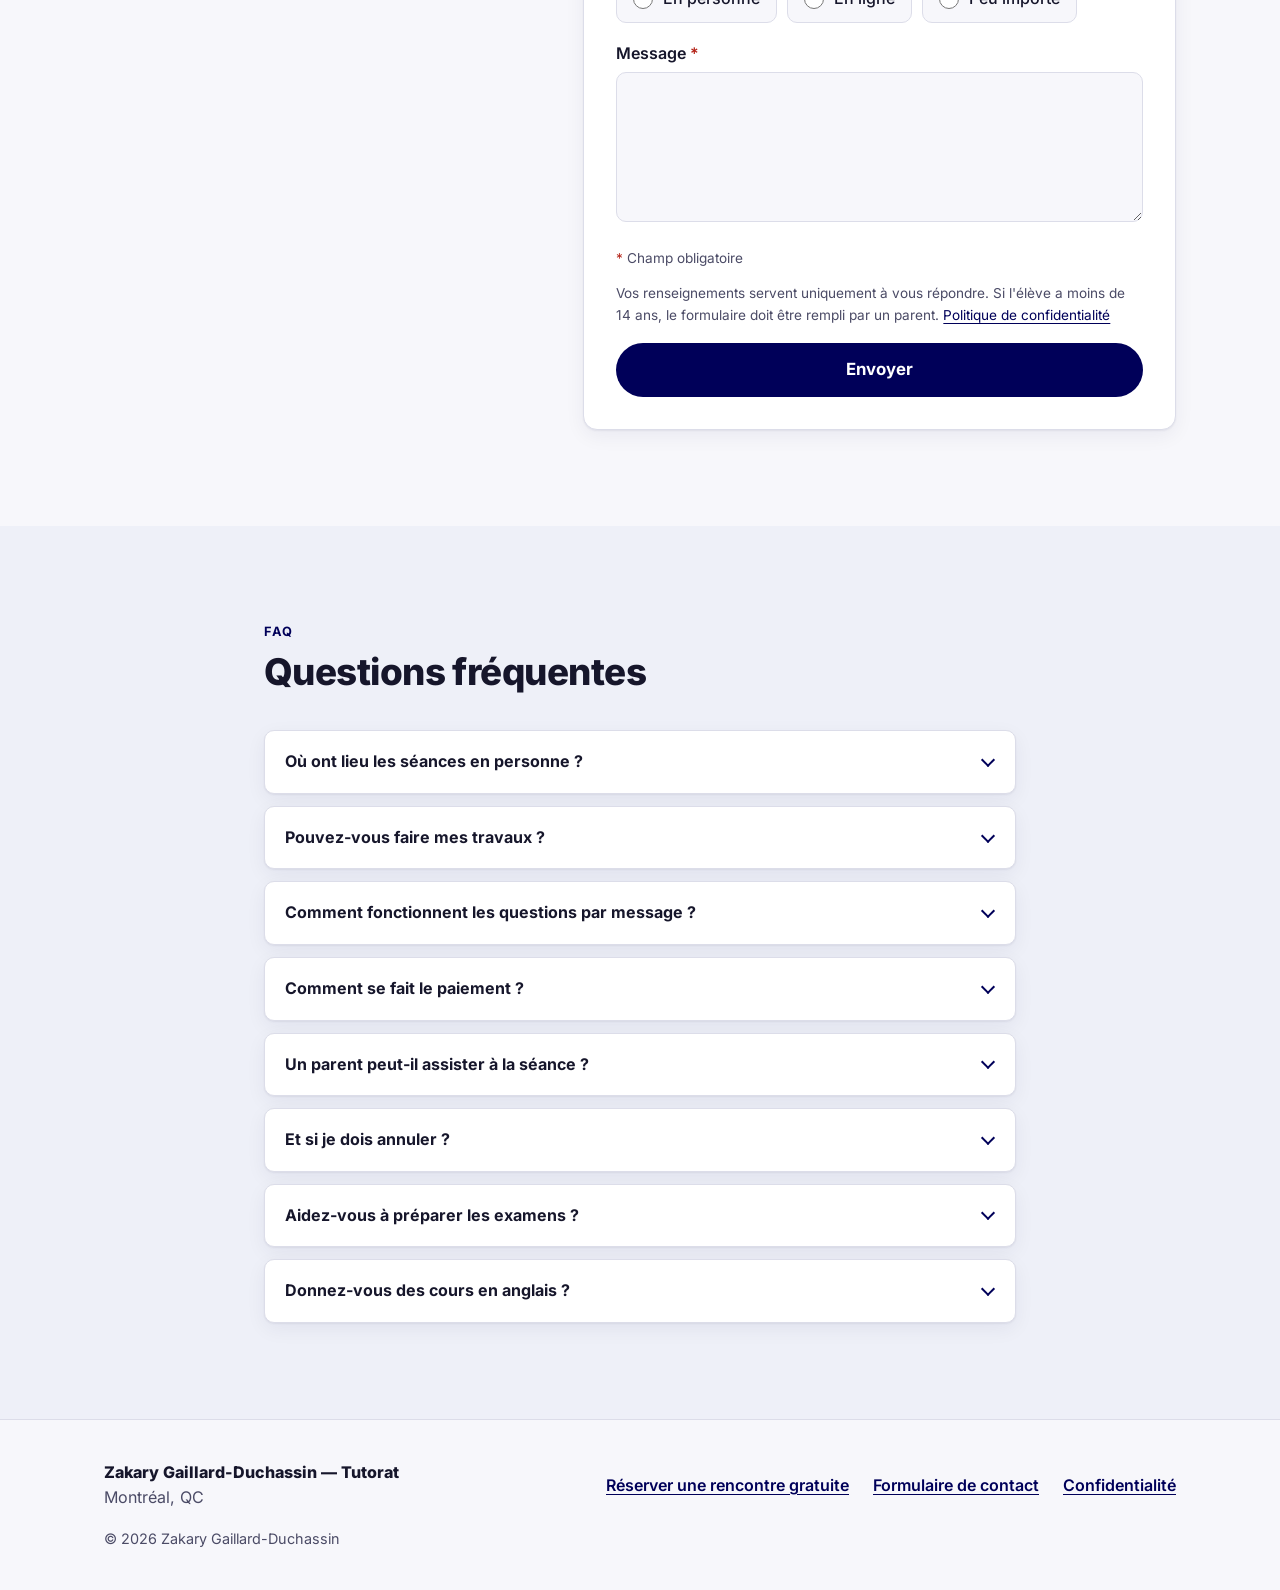
==== commit 68c9ef13: "Formulaire et réservation actifs, page anglaise, confidentialité - Formspree (mkjjedok) et Cal.com (" ====
--- a/index.html
+++ b/index.html
@@ -1,5 +1,5 @@
 <!DOCTYPE html>
-<html lang="fr-CA">
+<html lang="fr-CA" data-page="home" data-source-lang="fr">
 <head>
   <meta charset="utf-8">
   <meta name="viewport" content="width=device-width, initial-scale=1">
@@ -12,7 +12,7 @@
   <meta name="color-scheme" content="light dark">
   <link rel="canonical" href="https://zgaillard.github.io/zgaillard-tutorat/">
   <link rel="alternate" hreflang="fr-CA" href="https://zgaillard.github.io/zgaillard-tutorat/">
-  <link rel="alternate" hreflang="en-CA" href="https://zgaillard.github.io/zgaillard-tutorat/?lang=en">
+  <link rel="alternate" hreflang="en-CA" href="https://zgaillard.github.io/zgaillard-tutorat/en/">
   <link rel="alternate" hreflang="x-default" href="https://zgaillard.github.io/zgaillard-tutorat/">
 
   <!-- Open Graph (Facebook, Messenger, WhatsApp…) -->
@@ -37,11 +37,31 @@
   <link rel="icon" href="assets/favicon-32.png" sizes="32x32" type="image/png">
   <link rel="apple-touch-icon" href="assets/apple-touch-icon.png">
 
-  <link rel="preconnect" href="https://fonts.googleapis.com">
-  <link rel="preconnect" href="https://fonts.gstatic.com" crossorigin>
-  <link rel="stylesheet" href="https://fonts.googleapis.com/css2?family=Inter:wght@400;500;600;700;800&amp;display=swap">
+  <link rel="preload" href="assets/fonts/inter-latin.woff2" as="font" type="font/woff2" crossorigin>
   <link rel="stylesheet" href="styles.css">
   <script src="script.js" defer></script>
+  <script type="application/ld+json">
+  {
+    "@context": "https://schema.org",
+    "@type": "ProfessionalService",
+    "name": "Zakary Gaillard-Duchassin — Tutorat maths et informatique",
+    "description": "Tutorat en maths et en informatique à Montréal, du secondaire à l'université, en personne ou en ligne.",
+    "url": "https://zgaillard.github.io/zgaillard-tutorat/",
+    "image": "https://zgaillard.github.io/zgaillard-tutorat/assets/og-image.png",
+    "areaServed": { "@type": "City", "name": "Montréal" },
+    "address": { "@type": "PostalAddress", "addressLocality": "Montréal", "addressRegion": "QC", "addressCountry": "CA" },
+    "availableLanguage": ["fr", "en"],
+    "priceRange": "35 $ – 360 $",
+    "founder": {
+      "@type": "Person",
+      "name": "Zakary Gaillard-Duchassin",
+      "jobTitle": "Tuteur en maths et en informatique",
+      "alumniOf": { "@type": "CollegeOrUniversity", "name": "Université de Montréal" },
+      "knowsLanguage": ["fr", "en", "es"]
+    },
+    "knowsAbout": ["Programmation Java", "Python", "Structures de données", "Algorithmique", "SQL", "Calcul différentiel et intégral", "Algèbre linéaire", "Statistiques", "Mathématiques du secondaire", "Scratch"]
+  }
+  </script>
 </head>
 <body>
   <!-- Icon sprite (inline SVG, no library) -->
@@ -74,7 +94,7 @@
   <!-- 1. Header -->
   <header class="site-header">
     <div class="container header-inner">
-      <a class="brand" href="#top" aria-label="Zakary Gaillard-Duchassin — Tutorat">
+      <a class="brand" href="#top" aria-label="Zakary Gaillard-Duchassin — Tutorat" data-i18n-attr="aria-label:brand.label">
         <span class="brand-mark" aria-hidden="true">ZGD</span>
         <span class="brand-text">
           <span class="brand-name"><span>Zakary</span> <span>Gaillard-Duchassin</span></span>
@@ -397,19 +417,19 @@
           <h2 id="book-title" data-i18n="book.title">Réservez votre rencontre gratuite de 15 minutes</h2>
           <p data-i18n="book.lead">Choisissez un moment qui vous convient. On en profite pour parler de vos besoins et voir si je suis la bonne personne pour vous aider.</p>
         </div>
-        <!-- Lien Cal.com : remplacer YOUR-USERNAME/rencontre-15min partout dans ce fichier -->
+        <!-- Lien Cal.com (3 endroits dans ce fichier) : zgaillard/15min -->
         <div class="cal-wrap">
-          <div id="cal-inline" class="cal-inline" data-cal-link="YOUR-USERNAME/rencontre-15min">
+          <div id="cal-inline" class="cal-inline" data-cal-link="zgaillard/15min">
             <p class="cal-loading" data-i18n="book.loading">Chargement du calendrier…</p>
           </div>
           <div class="cal-fallback" id="cal-fallback" hidden>
             <p data-i18n="book.fallbackError">Le calendrier n'a pas pu s'afficher ici.</p>
-            <a class="btn btn-primary" href="https://cal.com/YOUR-USERNAME/rencontre-15min" target="_blank" rel="noopener" data-i18n="book.fallbackBtn">Ouvrir la page de réservation</a>
+            <a class="btn btn-primary" href="https://cal.com/zgaillard/15min" target="_blank" rel="noopener" data-i18n="book.fallbackBtn">Ouvrir la page de réservation</a>
           </div>
         </div>
         <p class="cal-alt">
           <span data-i18n="book.altText">Le calendrier ne s'affiche pas ?</span>
-          <a href="https://cal.com/YOUR-USERNAME/rencontre-15min" target="_blank" rel="noopener" data-i18n="book.altLink">Réserver directement sur Cal.com</a>
+          <a href="https://cal.com/zgaillard/15min" target="_blank" rel="noopener" data-i18n="book.altLink">Réserver directement sur Cal.com</a>
           <span data-i18n="book.altOr">ou</span>
           <a href="#contact" data-i18n="book.altContact">écrivez-moi</a>.
         </p>
@@ -430,8 +450,8 @@
           </p>
         </div>
 
-        <!-- Formspree : remplacer YOUR_FORM_ID par l'identifiant de votre formulaire -->
-        <form class="contact-form" id="contact-form" action="https://formspree.io/f/YOUR_FORM_ID" method="POST" novalidate>
+        <!-- Formspree : identifiant du formulaire mkjjedok -->
+        <form class="contact-form" id="contact-form" action="https://formspree.io/f/mkjjedok" method="POST">
           <input type="hidden" name="_subject" value="Nouvelle demande — site de tutorat">
           <input type="hidden" name="langue" id="form-lang" value="fr">
           <!-- Honeypot anti-spam : invisible pour les humains -->
@@ -503,6 +523,7 @@
           </div>
 
           <p class="form-hint"><span class="req" aria-hidden="true">*</span> <span data-i18n="form.required">Champ obligatoire</span></p>
+          <p class="form-consent" data-i18n="form.consent">Vos renseignements servent uniquement à vous répondre. Si l'élève a moins de 14 ans, le formulaire doit être rempli par un parent. <a href="confidentialite.html">Politique de confidentialité</a></p>
           <button type="submit" class="btn btn-primary btn-lg btn-block" id="form-submit" data-i18n="form.submit">Envoyer</button>
           <div class="form-status" id="form-status" role="status" aria-live="polite" tabindex="-1" hidden></div>
         </form>
@@ -564,6 +585,7 @@
       <ul class="footer-links">
         <li><a href="#reserver" data-i18n="footer.book">Réserver une rencontre gratuite</a></li>
         <li><a href="#contact" data-i18n="footer.contact">Formulaire de contact</a></li>
+        <li><a href="confidentialite.html" data-i18n="footer.privacy">Confidentialité</a></li>
       </ul>
       <p class="muted footer-copy">© <span id="year">2026</span> Zakary Gaillard-Duchassin</p>
     </div>
--- a/styles.css
+++ b/styles.css
@@ -2,6 +2,15 @@
    Zakary Gaillard-Duchassin — Tutorat
    Mobile-first. Couleurs définies comme variables CSS ci-dessous.
    ========================================================================== */
+
+/* Police Inter hébergée sur le site (aucune requête vers Google) — licence : assets/fonts/OFL.txt */
+@font-face {
+  font-family: "Inter";
+  font-style: normal;
+  font-weight: 400 800;
+  font-display: swap;
+  src: url("assets/fonts/inter-latin.woff2") format("woff2");
+}
 
 :root {
   --primary: #000059;          /* bleu marine (CV) */
@@ -507,3 +516,14 @@
 }
 .mobile-cta.is-hidden { transform: translateY(150%); opacity: 0; pointer-events: none; }
 @media (min-width: 768px) { .mobile-cta { display: none; } }
+
+/* ---------- Politique de confidentialité ---------- */
+html[lang^="en"] .only-fr, html[lang^="fr"] .only-en { display: none; }
+.legal h1 { font-size: clamp(1.8rem, 5vw, 2.4rem); margin-bottom: .25rem; }
+.legal h2 { font-size: 1.2rem; margin: 2rem 0 .5rem; }
+.legal ul { padding-left: 1.25rem; }
+.legal li { margin-bottom: .4rem; }
+
+/* ---------- Mention sous le formulaire ---------- */
+.form-consent { font-size: .85rem; color: var(--muted); margin: 0 0 16px; }
+.form-consent a { color: var(--link); }
